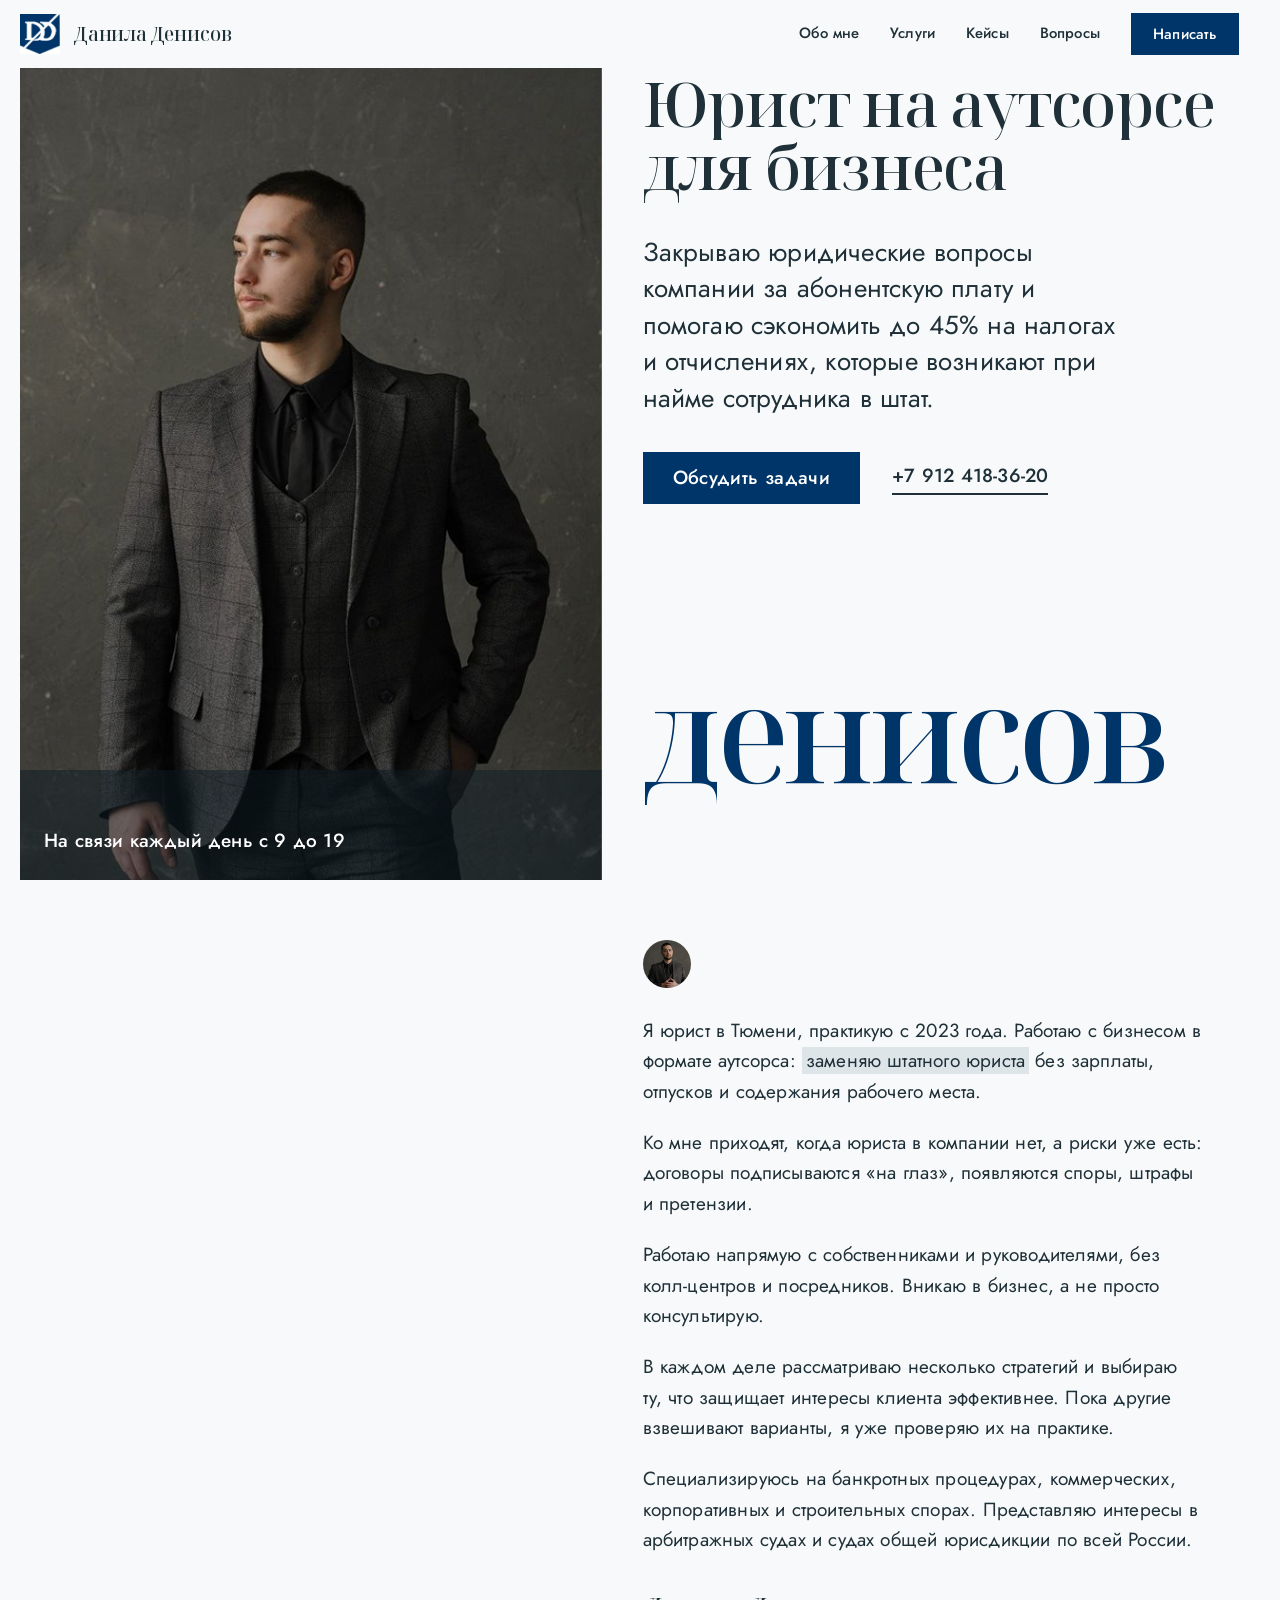
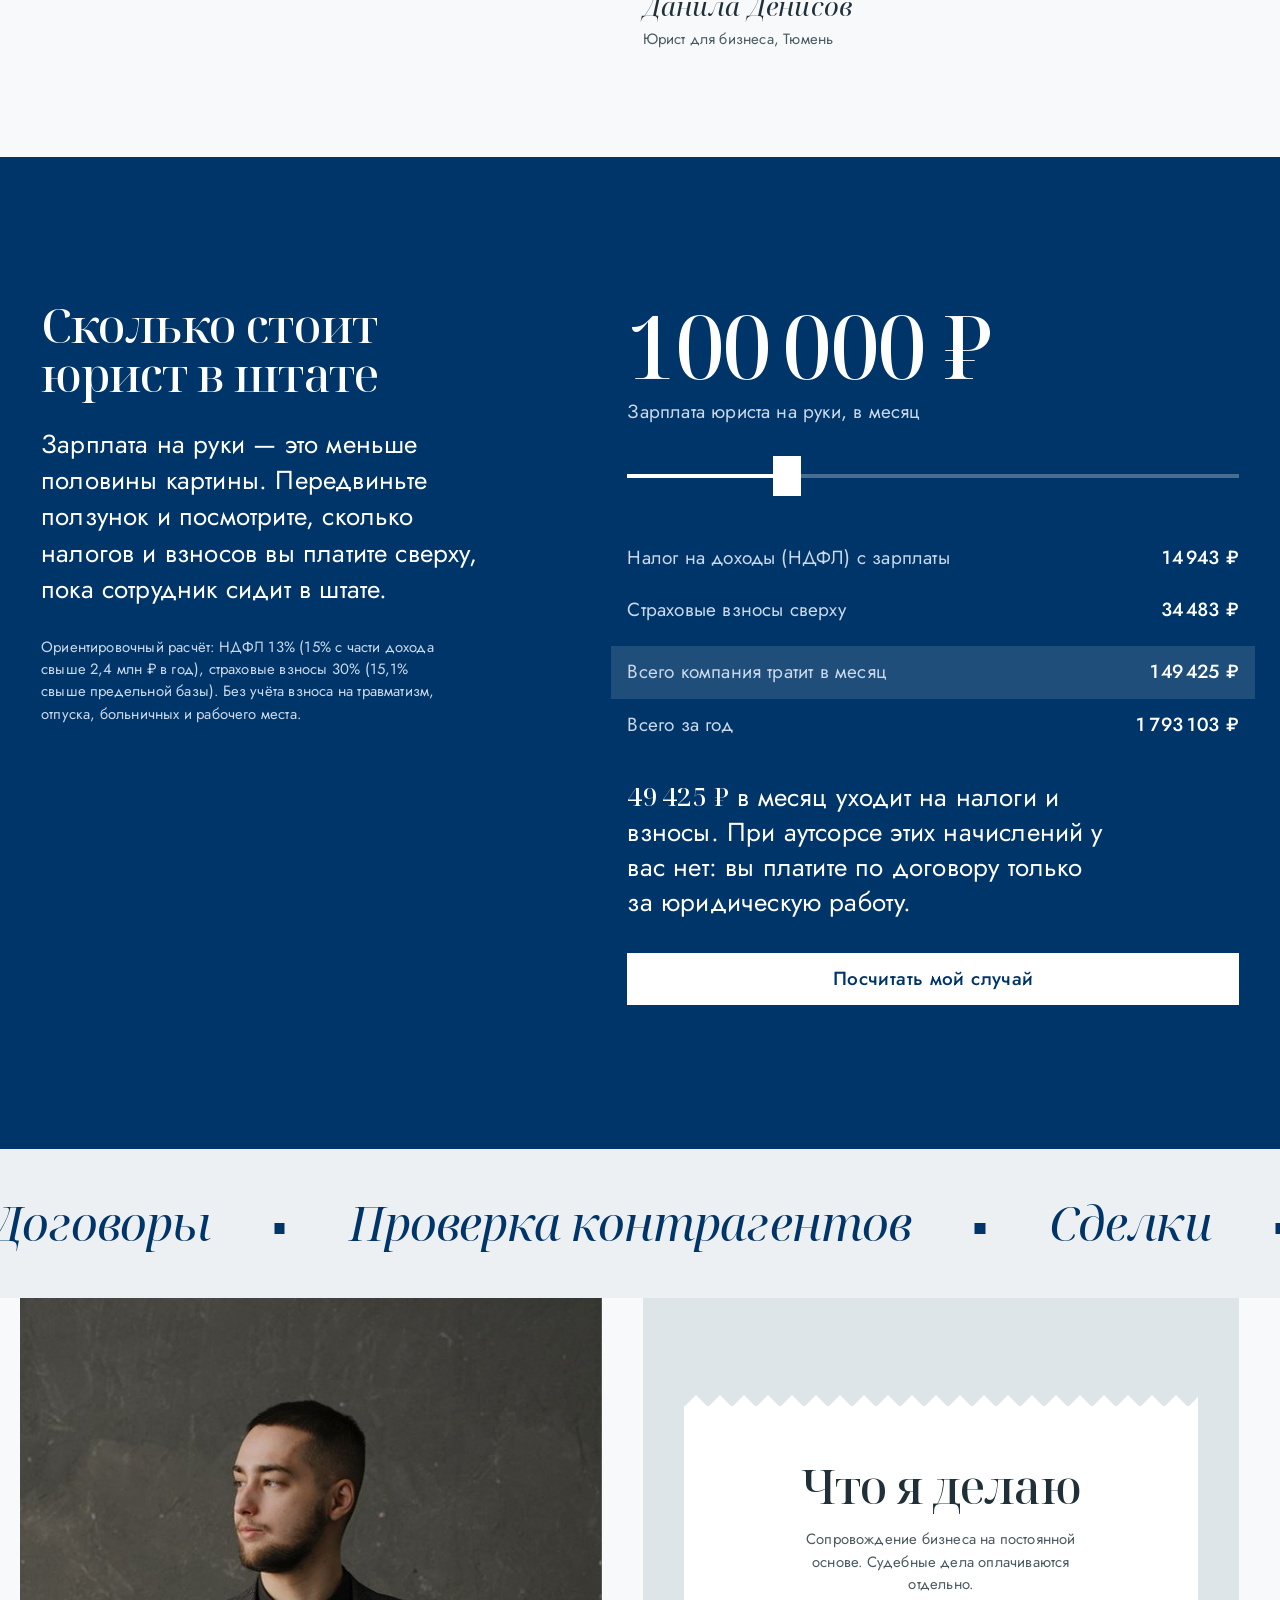
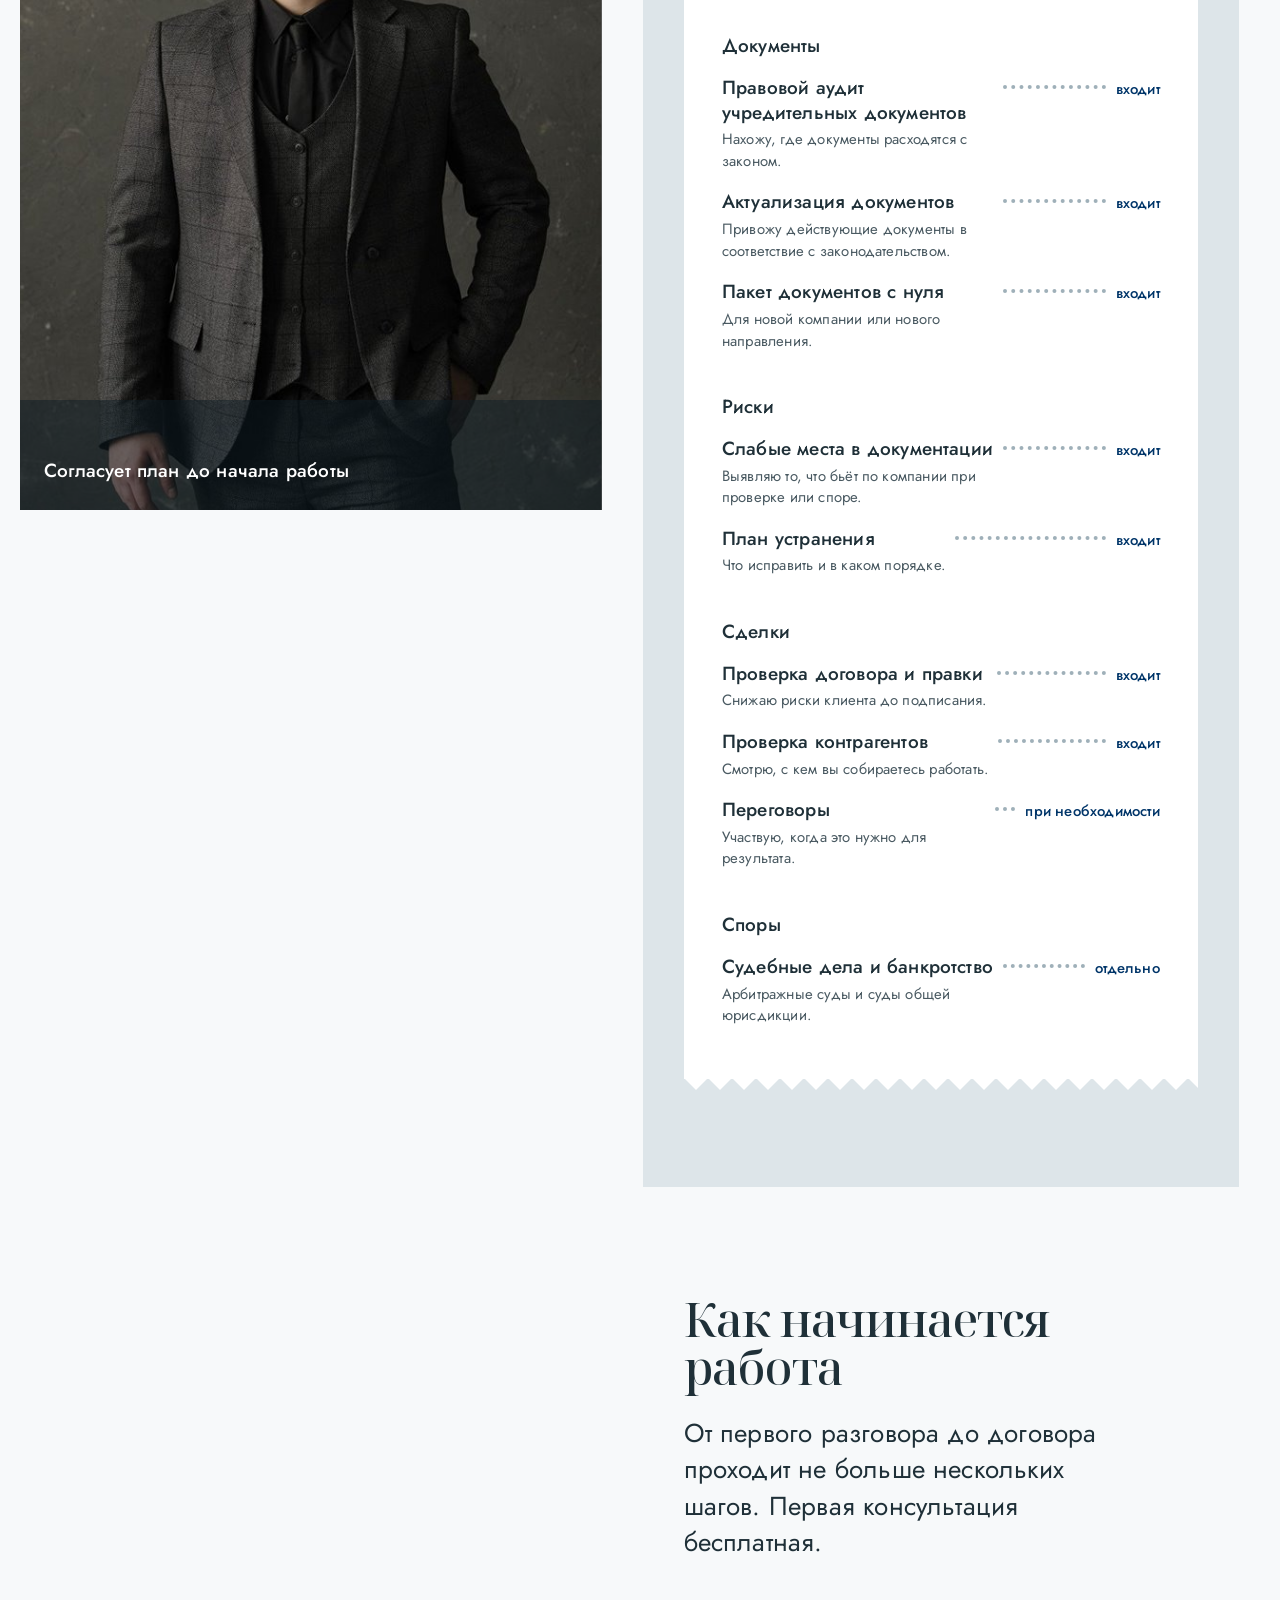
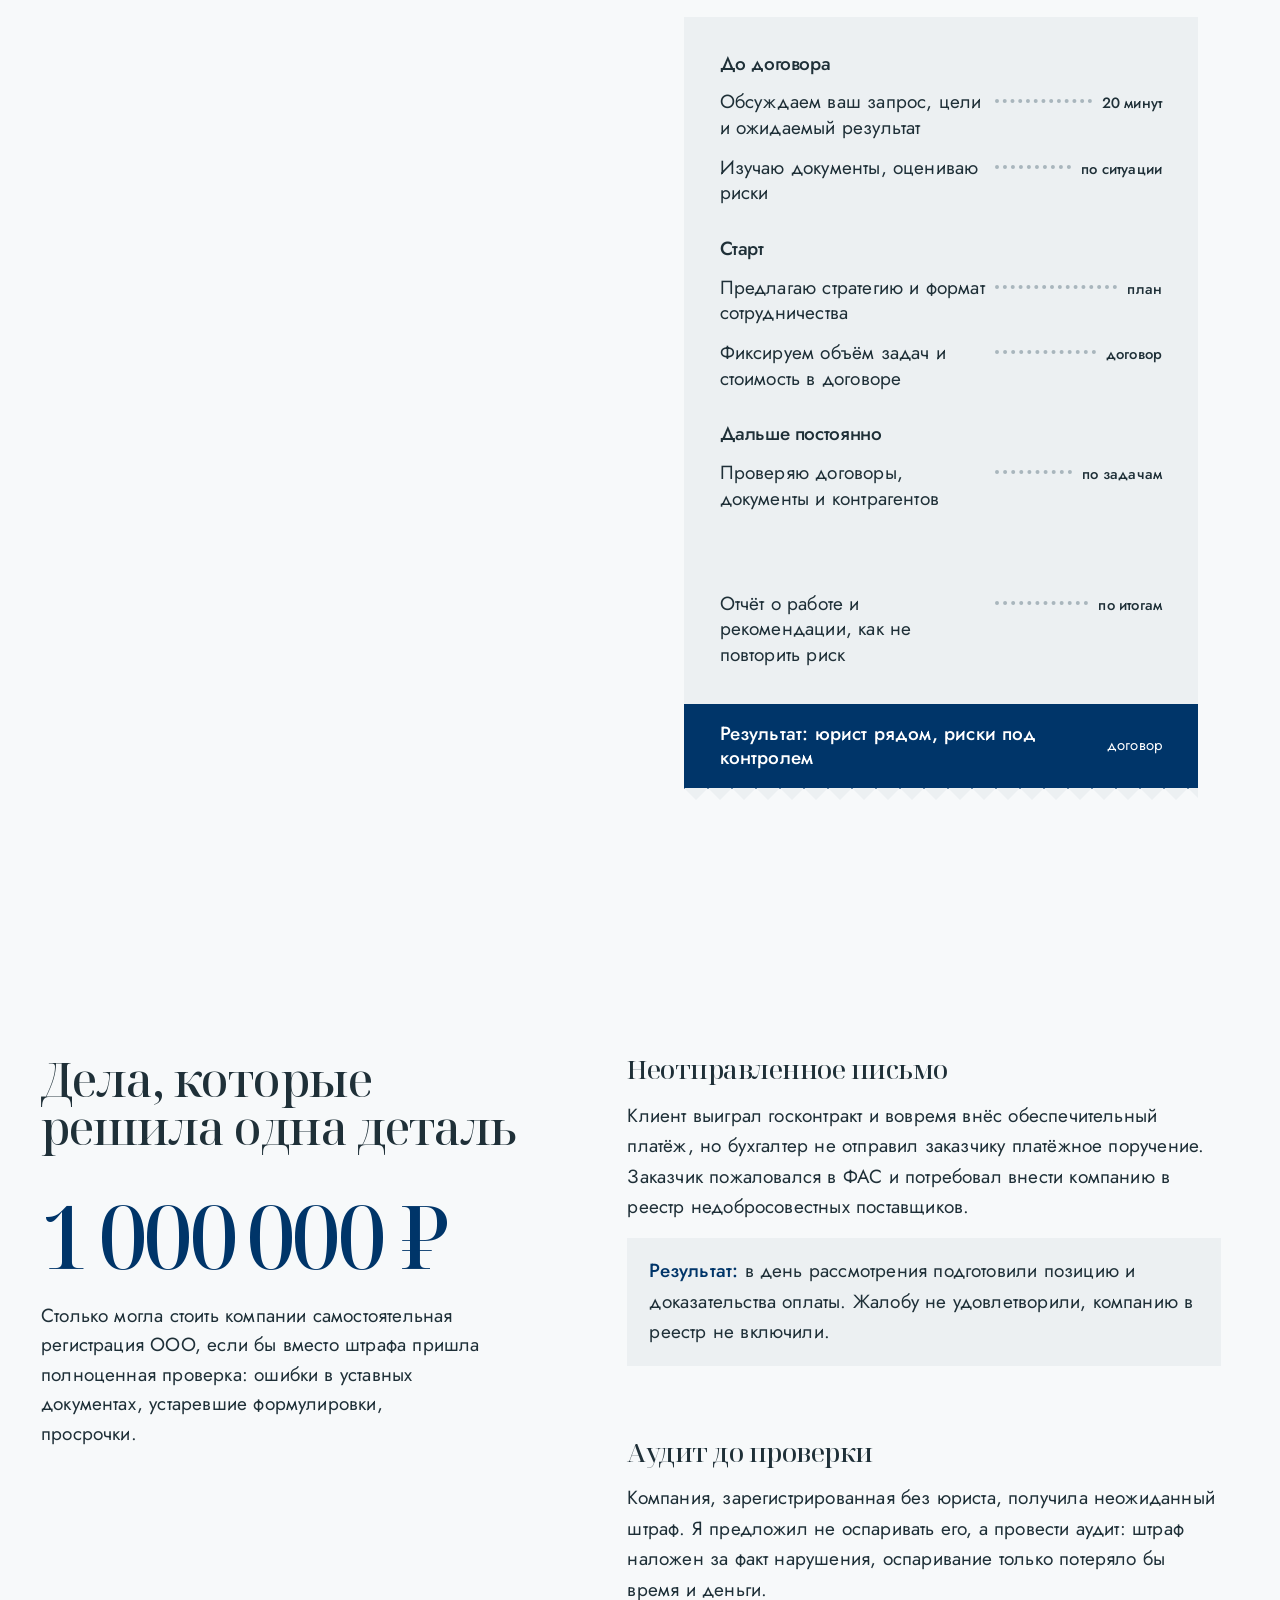
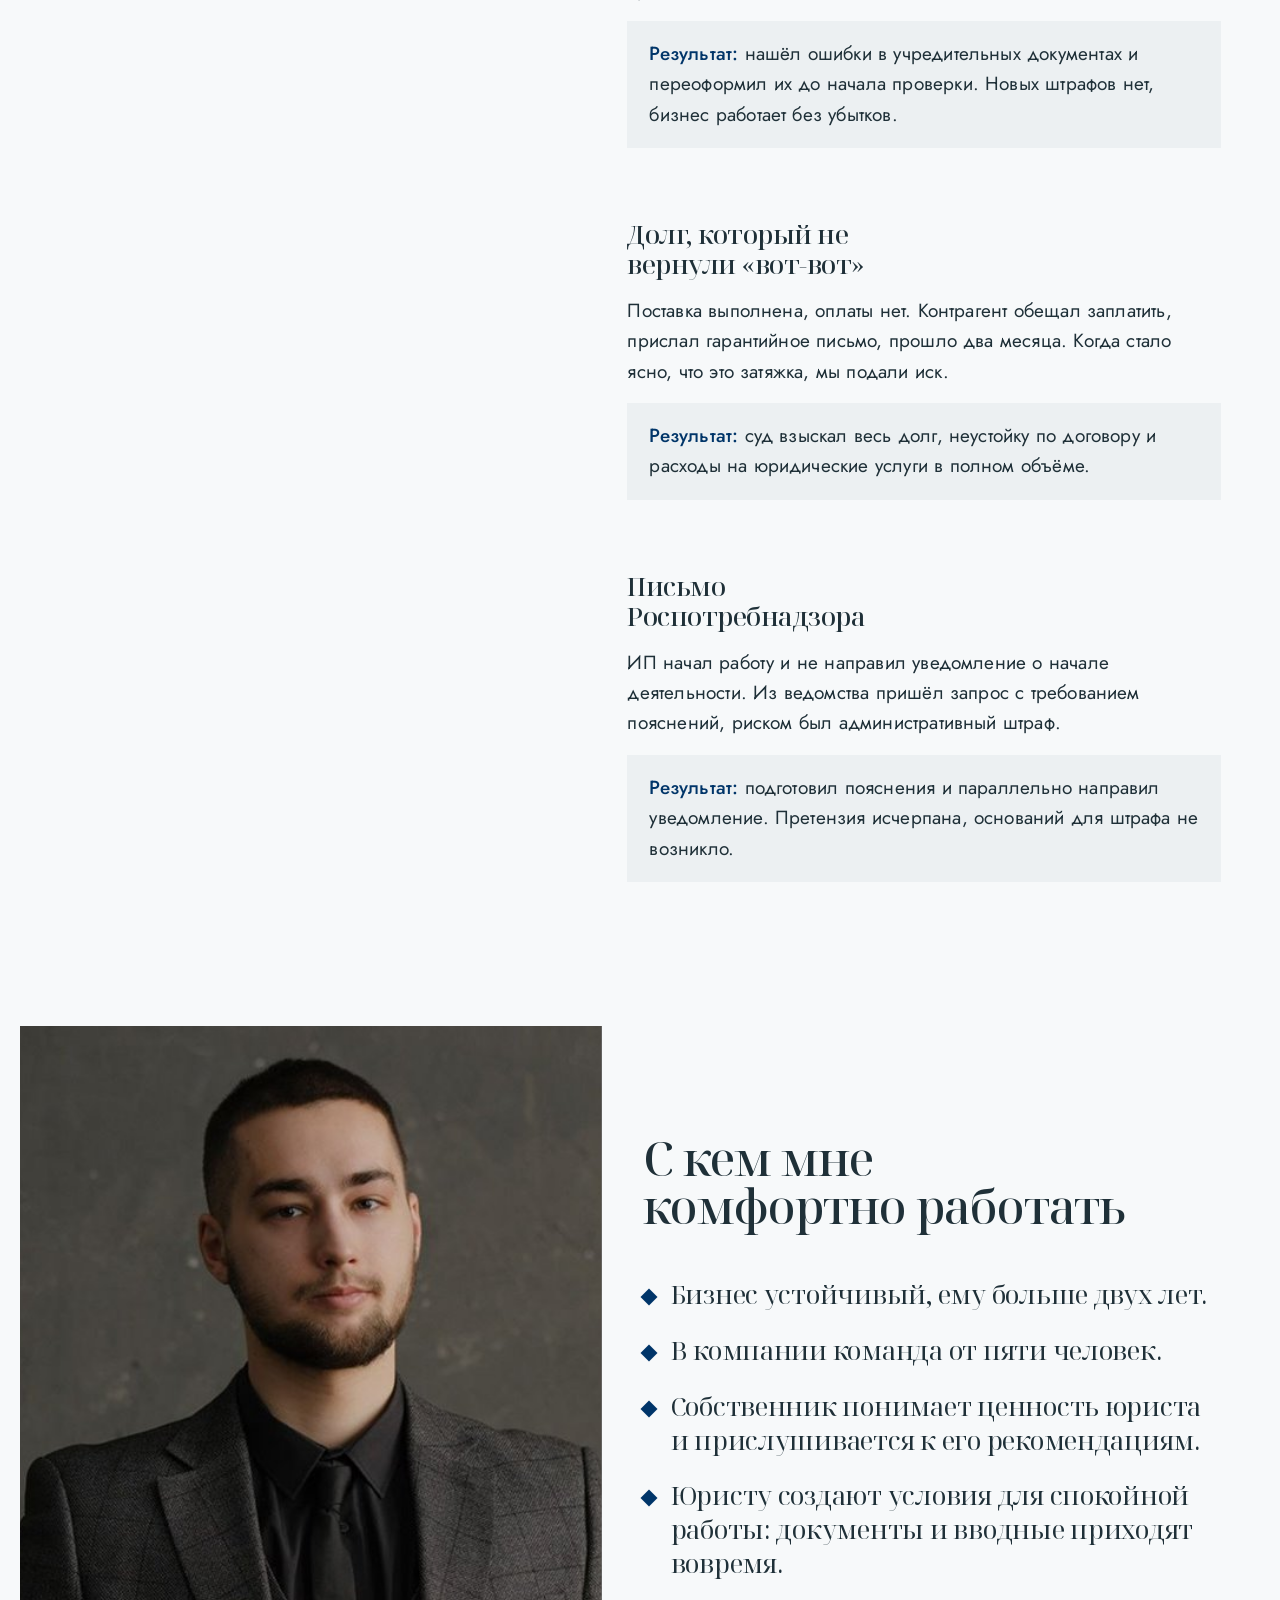
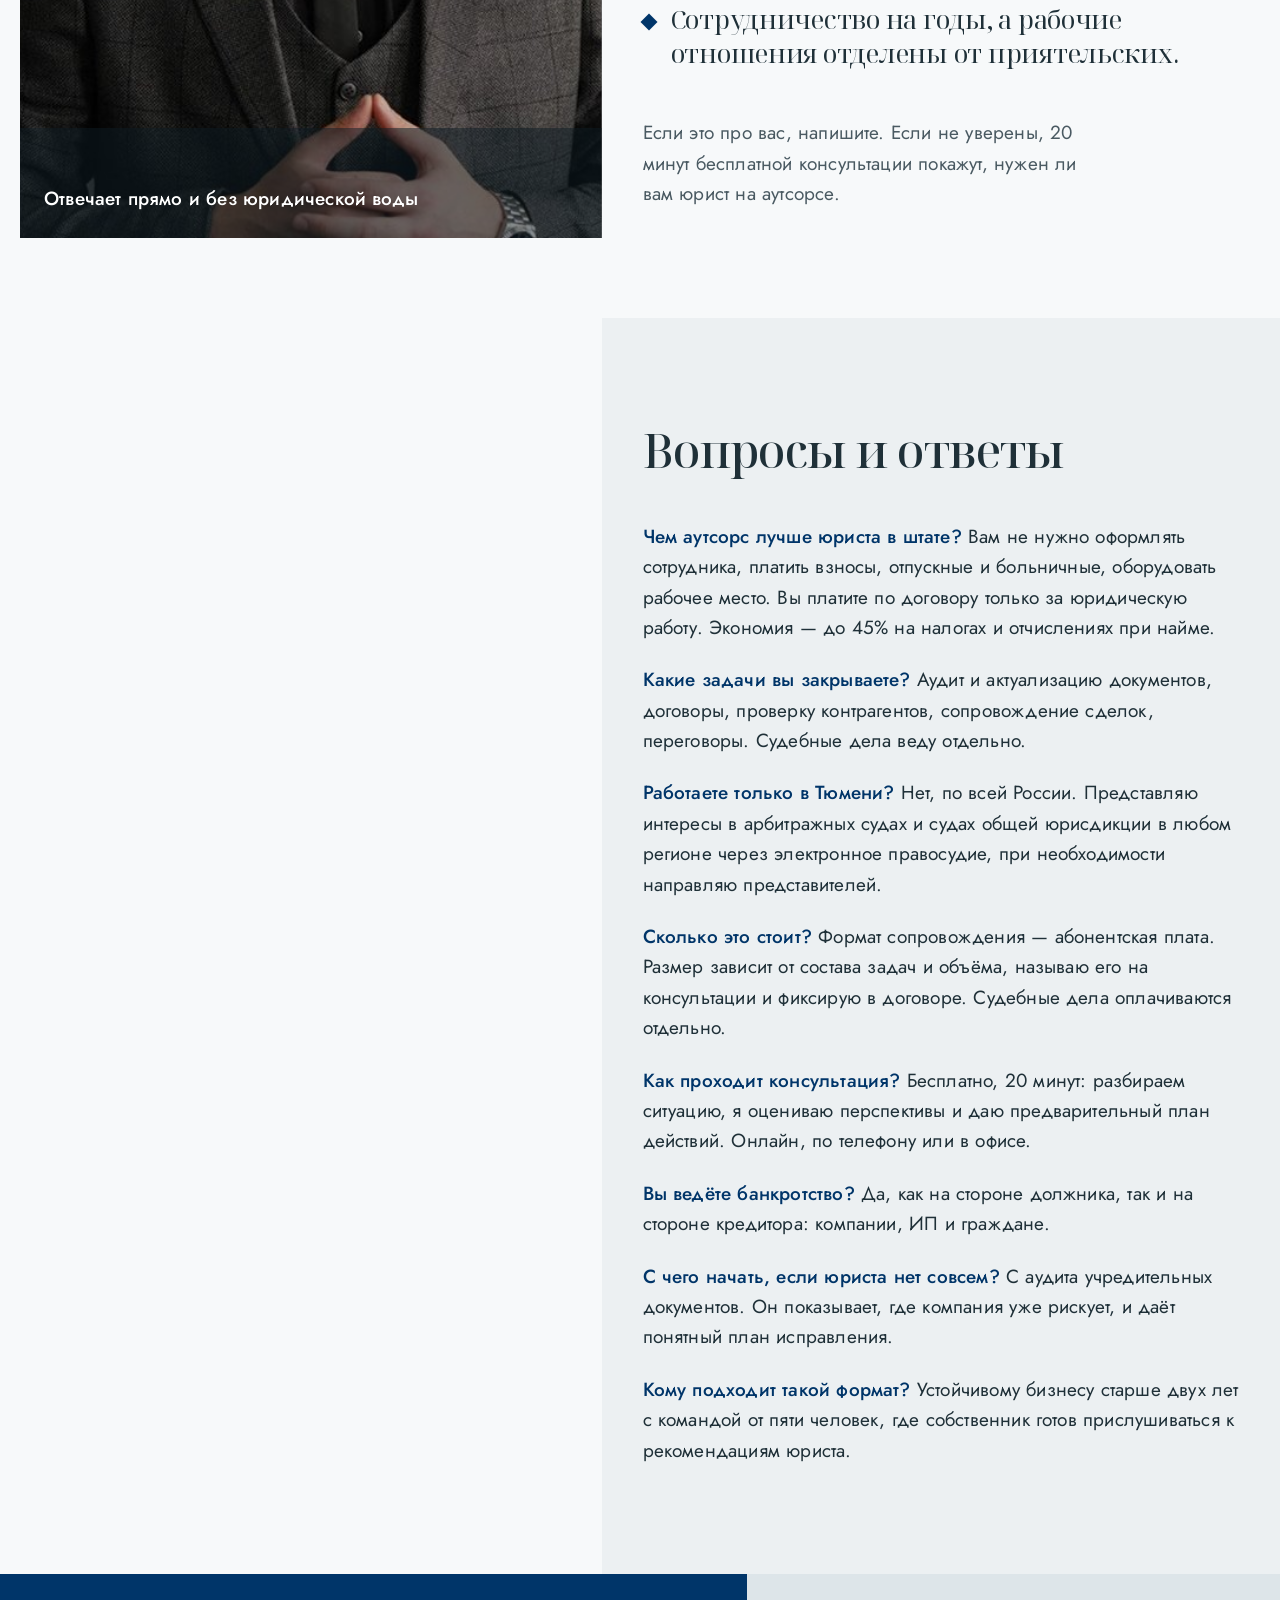
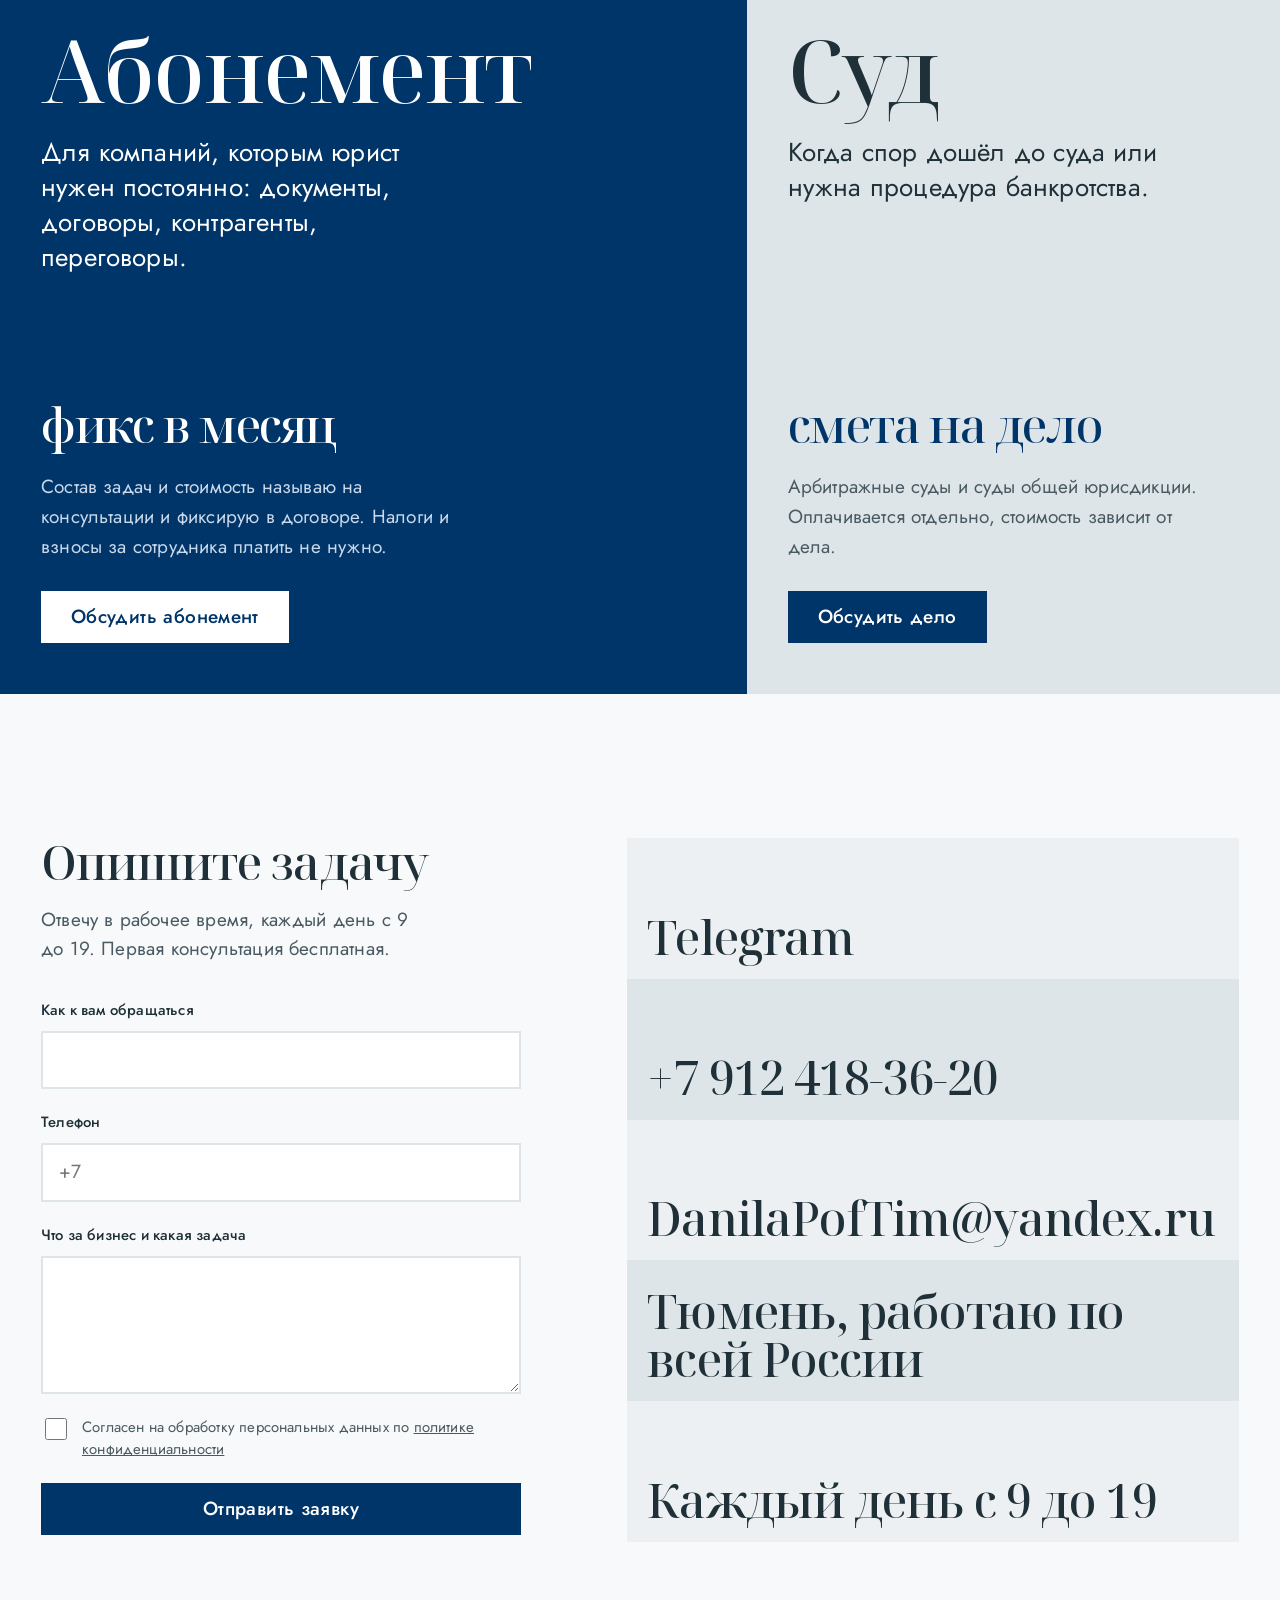
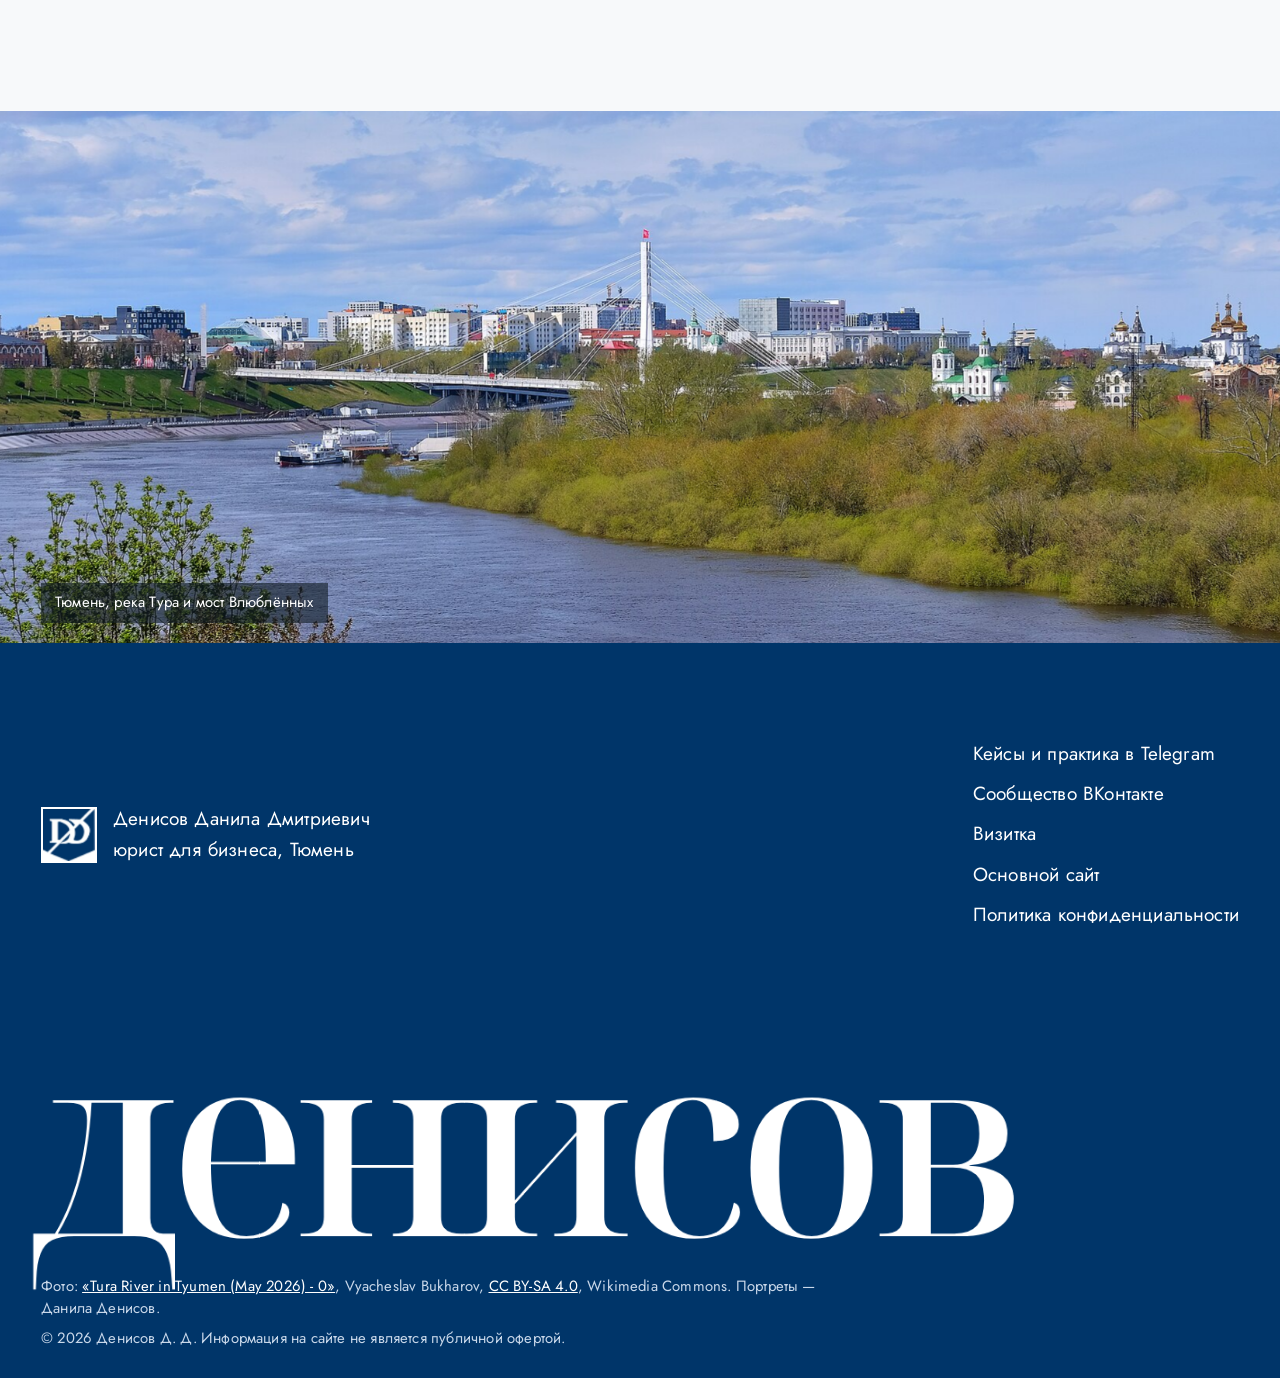
==== index.html @ 5ce7b40f "init: landing for Denisov Danila, outsourced business lawyer" ====
<!doctype html>
<html lang="ru">
<head>
<meta charset="utf-8">
<meta name="viewport" content="width=device-width, initial-scale=1">
<title>Данила Денисов — юрист для бизнеса на аутсорсе в Тюмени</title>
<meta name="description" content="Юридическое сопровождение бизнеса на аутсорсе по всей России: аудит документов, договоры, сделки, споры и банкротство. Абонентская плата вместо юриста в штате.">
<meta name="theme-color" content="#003569">
<meta property="og:title" content="Данила Денисов — юрист для бизнеса на аутсорсе">
<meta property="og:description" content="Закрываю юридические вопросы бизнеса за абонентскую плату. Работаю по всей России.">
<meta property="og:type" content="website">
<meta property="og:locale" content="ru_RU">
<link rel="icon" href="img/logo.jpg">
<script>document.documentElement.classList.add('js');</script>
<link rel="preconnect" href="https://fonts.googleapis.com">
<link rel="preconnect" href="https://fonts.gstatic.com" crossorigin>
<link href="https://fonts.googleapis.com/css2?family=Jost:wght@400;500&family=Noto+Serif+Display:ital,wght@0,400;0,500;1,400&display=swap" rel="stylesheet">
<link rel="stylesheet" href="styles.css">
<script type="application/ld+json">
{"@context":"https://schema.org","@type":"LegalService","name":"Юрист Данила Денисов","founder":{"@type":"Person","name":"Данила Дмитриевич Денисов"},"areaServed":"RU","address":{"@type":"PostalAddress","addressLocality":"Тюмень","addressCountry":"RU"},"telephone":"+7 912 418-36-20","email":"DanilaPofTim@yandex.ru","openingHours":"Mo-Su 09:00-19:00"}
</script>
</head>
<body>

<a class="skip" href="#about">К содержимому</a>

<header class="header" id="header">
  <div class="header__inner">
    <a class="brand" href="#top" aria-label="Данила Денисов — наверх">
      <img src="img/logo.jpg" width="40" height="40" alt="Логотип: буквы DD на синем щите">
      <span class="brand__name">Данила Денисов</span>
    </a>
    <nav class="nav" id="nav" aria-label="Основное меню">
      <a href="#about">Обо мне</a>
      <a href="#services">Услуги</a>
      <a href="#cases">Кейсы</a>
      <a href="#faq">Вопросы</a>
      <a class="btn btn--sm nav__cta" href="#contact">Написать</a>
    </nav>
    <button class="burger" id="burger" type="button" aria-label="Меню" aria-expanded="false" aria-controls="nav"><span></span><span></span></button>
  </div>
</header>

<main id="top">

<!-- ===== БЛОК 1: герой + обо мне ===== -->
<div class="split" id="split-1">
  <aside class="photo" aria-label="Фотография юриста">
    <div class="photo__frame">
      <img class="photo__img is-on" data-key="full" src="img/danila-full.jpg" width="615" height="922" alt="Данила Денисов, юрист, в сером костюме-тройке на тёмном фоне">
      <img class="photo__img" data-key="portrait" src="img/danila-portrait.jpg" width="744" height="744" alt="Портрет юриста Данилы Денисова крупным планом" loading="lazy">
      <p class="photo__cap" aria-live="polite"><span class="photo__cap-in">На связи каждый день с 9 до 19</span></p>
    </div>
  </aside>

  <div class="col">
    <section class="hero" data-photo="full" data-status="На связи каждый день с 9 до 19">
      <div class="hero__text">
        <h1 class="hero__title"><span class="ln"><span>Юрист на аутсорсе</span></span> <span class="ln"><span>для бизнеса</span></span></h1>
        <p class="hero__lead" data-r>Закрываю юридические вопросы компании за абонентскую плату и помогаю сэкономить до 45% на налогах и отчислениях, которые возникают при найме сотрудника в штат.</p>
        <div class="hero__actions" data-r>
          <a class="btn" href="#contact">Обсудить задачи</a>
          <a class="link" href="tel:+79124183620">+7 912 418-36-20</a>
        </div>
      </div>
      <p class="wordmark" id="wordmark" aria-hidden="true"><span class="ch"><span>д</span></span><span class="ch"><span>е</span></span><span class="ch"><span>н</span></span><span class="ch"><span>и</span></span><span class="ch"><span>с</span></span><span class="ch"><span>о</span></span><span class="ch"><span>в</span></span></p>
    </section>

    <section class="about" id="about" data-photo="portrait" data-status="Работает напрямую с собственником, без посредников">
      <div class="letter">
        <img class="letter__avatar" src="img/danila-portrait.jpg" width="48" height="48" alt="" loading="lazy">
        <div class="letter__body" data-rg>
          <p data-r>Я юрист в Тюмени, практикую с 2023 года. Работаю с бизнесом в формате аутсорса: <mark>заменяю штатного юриста</mark> без зарплаты, отпусков и содержания рабочего места.</p>
          <p data-r>Ко мне приходят, когда юриста в компании нет, а риски уже есть: договоры подписываются «на глаз», появляются споры, штрафы и претензии.</p>
          <p data-r>Работаю напрямую с собственниками и руководителями, без колл-центров и посредников. Вникаю в бизнес, а не просто консультирую.</p>
          <p data-r>В каждом деле рассматриваю несколько стратегий и выбираю ту, что защищает интересы клиента эффективнее. Пока другие взвешивают варианты, я уже проверяю их на практике.</p>
          <p data-r>Специализируюсь на банкротных процедурах, коммерческих, корпоративных и строительных спорах. Представляю интересы в арбитражных судах и судах общей юрисдикции по всей России.</p>
          <p class="letter__sign" data-r>Данила Денисов<small>Юрист для бизнеса, Тюмень</small></p>
        </div>
      </div>
    </section>
  </div>
</div>

<!-- ===== Калькулятор: на всю ширину ===== -->
<section class="cost field-navy" id="cost" aria-labelledby="cost-h">
  <div class="cost__wrap">
    <div class="cost__intro" data-rg>
      <h2 id="cost-h" data-r>Сколько стоит юрист в штате</h2>
      <p class="lead" data-r>Зарплата на руки — это меньше половины картины. Передвиньте ползунок и посмотрите, сколько налогов и взносов вы платите сверху, пока сотрудник сидит в штате.</p>
      <p class="cost__note" data-r>Ориентировочный расчёт: НДФЛ 13% (15% с части дохода свыше 2,4 млн ₽ в год), страховые взносы 30% (15,1% свыше предельной базы). Без учёта взноса на травматизм, отпуска, больничных и рабочего места.</p>
    </div>

    <form class="calc" id="calc" onsubmit="return false" data-r>
      <label class="calc__label" for="salary">Зарплата юриста на руки, в месяц</label>
      <output class="calc__big" id="out-net" for="salary">100 000 ₽</output>
      <div class="range" id="range">
        <input type="range" id="salary" min="50000" max="250000" step="5000" value="100000" aria-describedby="out-tax">
        <span class="range__fill" id="range-fill" aria-hidden="true"></span>
      </div>
      <dl class="calc__rows">
        <div><dt>Налог на доходы (НДФЛ) с зарплаты</dt><dd id="out-ndfl">0 ₽</dd></div>
        <div><dt>Страховые взносы сверху</dt><dd id="out-contrib">0 ₽</dd></div>
        <div><dt>Всего компания тратит в месяц</dt><dd id="out-total">0 ₽</dd></div>
        <div><dt>Всего за год</dt><dd id="out-year">0 ₽</dd></div>
      </dl>
      <p class="calc__result" id="out-tax"><span id="out-taxsum">0 ₽</span> в месяц уходит на налоги и взносы. При аутсорсе этих начислений у вас нет: вы платите по договору только за юридическую работу.</p>
      <a class="btn btn--light" href="#contact">Посчитать мой случай</a>
    </form>
  </div>
</section>

<div class="ticker" aria-hidden="true">
  <div class="ticker__track" id="ticker">
    <span>Аудит документов</span><span>Договоры</span><span>Проверка контрагентов</span><span>Сделки</span><span>Арбитражные споры</span><span>Банкротство</span>
    <span>Аудит документов</span><span>Договоры</span><span>Проверка контрагентов</span><span>Сделки</span><span>Арбитражные споры</span><span>Банкротство</span>
  </div>
</div>

<!-- ===== БЛОК 2: услуги + процесс ===== -->
<div class="split" id="split-2">
  <aside class="photo" aria-label="Фотография юриста">
    <div class="photo__frame">
      <img class="photo__img is-on" data-key="portrait" src="img/danila-portrait.jpg" width="744" height="744" alt="Данила Денисов, юрист, смотрит в камеру, руки сложены перед собой" loading="lazy">
      <img class="photo__img" data-key="full" src="img/danila-full.jpg" width="615" height="922" alt="Данила Денисов в полный рост, смотрит в сторону" loading="lazy">
      <p class="photo__cap" aria-live="polite"><span class="photo__cap-in">Проверяет договор до подписания</span></p>
    </div>
  </aside>

  <div class="col col--flush">
    <section class="services bleed" id="services" data-photo="portrait" data-status="Проверяет договор до подписания" aria-labelledby="services-h">
      <div class="sheet sheet--menu" data-r>
        <h2 id="services-h">Что я делаю</h2>
        <p class="sheet__intro">Сопровождение бизнеса на постоянной основе. Судебные дела оплачиваются отдельно.</p>

        <div class="menu" data-rg>
          <h3 class="menu__group" data-r>Документы</h3>
          <div class="menu__row" data-r><div><p class="menu__name">Правовой аудит учредительных документов</p><p class="menu__desc">Нахожу, где документы расходятся с законом.</p></div><i class="menu__dots" aria-hidden="true"></i><span class="menu__val">входит</span></div>
          <div class="menu__row" data-r><div><p class="menu__name">Актуализация документов</p><p class="menu__desc">Привожу действующие документы в соответствие с законодательством.</p></div><i class="menu__dots" aria-hidden="true"></i><span class="menu__val">входит</span></div>
          <div class="menu__row" data-r><div><p class="menu__name">Пакет документов с нуля</p><p class="menu__desc">Для новой компании или нового направления.</p></div><i class="menu__dots" aria-hidden="true"></i><span class="menu__val">входит</span></div>

          <h3 class="menu__group" data-r>Риски</h3>
          <div class="menu__row" data-r><div><p class="menu__name">Слабые места в документации</p><p class="menu__desc">Выявляю то, что бьёт по компании при проверке или споре.</p></div><i class="menu__dots" aria-hidden="true"></i><span class="menu__val">входит</span></div>
          <div class="menu__row" data-r><div><p class="menu__name">План устранения</p><p class="menu__desc">Что исправить и в каком порядке.</p></div><i class="menu__dots" aria-hidden="true"></i><span class="menu__val">входит</span></div>

          <h3 class="menu__group" data-r>Сделки</h3>
          <div class="menu__row" data-r><div><p class="menu__name">Проверка договора и правки</p><p class="menu__desc">Снижаю риски клиента до подписания.</p></div><i class="menu__dots" aria-hidden="true"></i><span class="menu__val">входит</span></div>
          <div class="menu__row" data-r><div><p class="menu__name">Проверка контрагентов</p><p class="menu__desc">Смотрю, с кем вы собираетесь работать.</p></div><i class="menu__dots" aria-hidden="true"></i><span class="menu__val">входит</span></div>
          <div class="menu__row" data-r><div><p class="menu__name">Переговоры</p><p class="menu__desc">Участвую, когда это нужно для результата.</p></div><i class="menu__dots" aria-hidden="true"></i><span class="menu__val">при необходимости</span></div>

          <h3 class="menu__group" data-r>Споры</h3>
          <div class="menu__row" data-r><div><p class="menu__name">Судебные дела и банкротство</p><p class="menu__desc">Арбитражные суды и суды общей юрисдикции.</p></div><i class="menu__dots" aria-hidden="true"></i><span class="menu__val">отдельно</span></div>
        </div>
      </div>
    </section>

    <section class="process" id="process" data-photo="full" data-status="Согласует план до начала работы" aria-labelledby="process-h">
      <div class="process__head" data-rg>
        <h2 id="process-h" data-r>Как начинается работа</h2>
        <p class="lead" data-r>От первого разговора до договора проходит не больше нескольких шагов. Первая консультация бесплатная.</p>
      </div>

      <div class="slip" data-r>
        <div class="slip__body" data-rg>
          <h3 class="slip__time" data-r>До договора</h3>
          <div class="slip__row" data-r><p>Обсуждаем ваш запрос, цели и ожидаемый результат</p><i class="menu__dots" aria-hidden="true"></i><span>20 минут</span></div>
          <div class="slip__row" data-r><p>Изучаю документы, оцениваю риски</p><i class="menu__dots" aria-hidden="true"></i><span>по ситуации</span></div>

          <h3 class="slip__time" data-r>Старт</h3>
          <div class="slip__row" data-r><p>Предлагаю стратегию и формат сотрудничества</p><i class="menu__dots" aria-hidden="true"></i><span>план</span></div>
          <div class="slip__row" data-r><p>Фиксируем объём задач и стоимость в договоре</p><i class="menu__dots" aria-hidden="true"></i><span>договор</span></div>

          <h3 class="slip__time" data-r>Дальше постоянно</h3>
          <div class="slip__row" data-r><p>Проверяю договоры, документы и контрагентов</p><i class="menu__dots" aria-hidden="true"></i><span>по задачам</span></div>
          <div class="slip__row" data-r><p>Отвечаю на вопросы и веду переговоры</p><i class="menu__dots" aria-hidden="true"></i><span>9–19 ежедневно</span></div>
          <div class="slip__row" data-r><p>Отчёт о работе и рекомендации, как не повторить риск</p><i class="menu__dots" aria-hidden="true"></i><span>по итогам</span></div>

          <div class="slip__total" data-r><p>Результат: юрист рядом, риски под контролем</p><span>договор</span></div>
        </div>
      </div>
    </section>
  </div>
</div>

<!-- ===== Кейсы: на всю ширину ===== -->
<section class="cases" id="cases" aria-labelledby="cases-h">
  <div class="cases__wrap">
    <div class="cases__lead" data-rg>
      <h2 id="cases-h" data-r>Дела, которые решила одна деталь</h2>
      <p class="cases__fig" data-r><span class="count" data-count="1000000">1 000 000</span> ₽</p>
      <p class="lead" data-r>Столько могла стоить компании самостоятельная регистрация ООО, если бы вместо штрафа пришла полноценная проверка: ошибки в уставных документах, устаревшие формулировки, просрочки.</p>
    </div>

    <div class="cases__list" data-rg>
      <article class="case" data-r>
        <h3>Неотправленное письмо</h3>
        <p>Клиент выиграл госконтракт и вовремя внёс обеспечительный платёж, но бухгалтер не отправил заказчику платёжное поручение. Заказчик пожаловался в ФАС и потребовал внести компанию в реестр недобросовестных поставщиков.</p>
        <p class="case__res"><b>Результат:</b> в день рассмотрения подготовили позицию и доказательства оплаты. Жалобу не удовлетворили, компанию в реестр не включили.</p>
      </article>
      <article class="case" data-r>
        <h3>Аудит до проверки</h3>
        <p>Компания, зарегистрированная без юриста, получила неожиданный штраф. Я предложил не оспаривать его, а провести аудит: штраф наложен за факт нарушения, оспаривание только потеряло бы время и деньги.</p>
        <p class="case__res"><b>Результат:</b> нашёл ошибки в учредительных документах и переоформил их до начала проверки. Новых штрафов нет, бизнес работает без убытков.</p>
      </article>
      <article class="case" data-r>
        <h3>Долг, который не вернули «вот-вот»</h3>
        <p>Поставка выполнена, оплаты нет. Контрагент обещал заплатить, прислал гарантийное письмо, прошло два месяца. Когда стало ясно, что это затяжка, мы подали иск.</p>
        <p class="case__res"><b>Результат:</b> суд взыскал весь долг, неустойку по договору и расходы на юридические услуги в полном объёме.</p>
      </article>
      <article class="case" data-r>
        <h3>Письмо Роспотребнадзора</h3>
        <p>ИП начал работу и не направил уведомление о начале деятельности. Из ведомства пришёл запрос с требованием пояснений, риском был административный штраф.</p>
        <p class="case__res"><b>Результат:</b> подготовил пояснения и параллельно направил уведомление. Претензия исчерпана, оснований для штрафа не возникло.</p>
      </article>
    </div>
  </div>
</section>

<!-- ===== БЛОК 3: для кого + вопросы ===== -->
<div class="split" id="split-3">
  <aside class="photo" aria-label="Фотография юриста">
    <div class="photo__frame">
      <img class="photo__img is-on" data-key="full" src="img/danila-full.jpg" width="615" height="922" alt="Данила Денисов в полный рост, смотрит в сторону" loading="lazy">
      <img class="photo__img" data-key="portrait" src="img/danila-portrait.jpg" width="744" height="744" alt="Портрет юриста Данилы Денисова" loading="lazy">
      <p class="photo__cap" aria-live="polite"><span class="photo__cap-in">Работает в долгую, а не на один спор</span></p>
    </div>
  </aside>

  <div class="col">
    <section class="fit" id="fit" data-photo="full" data-status="Работает в долгую, а не на один спор" aria-labelledby="fit-h">
      <h2 id="fit-h" data-r>С кем мне комфортно работать</h2>
      <ul class="fit__list" data-rg>
        <li data-r>Бизнес устойчивый, ему больше двух лет.</li>
        <li data-r>В компании команда от пяти человек.</li>
        <li data-r>Собственник понимает ценность юриста и прислушивается к его рекомендациям.</li>
        <li data-r>Юристу создают условия для спокойной работы: документы и вводные приходят вовремя.</li>
        <li data-r>Сотрудничество на годы, а рабочие отношения отделены от приятельских.</li>
      </ul>
      <p class="fit__tail" data-r>Если это про вас, напишите. Если не уверены, 20 минут бесплатной консультации покажут, нужен ли вам юрист на аутсорсе.</p>
    </section>

    <section class="faq" id="faq" data-photo="portrait" data-status="Отвечает прямо и без юридической воды" aria-labelledby="faq-h">
      <h2 id="faq-h" data-r>Вопросы и ответы</h2>
      <div class="faq__text" data-rg>
        <p data-r><b>Чем аутсорс лучше юриста в штате?</b> Вам не нужно оформлять сотрудника, платить взносы, отпускные и больничные, оборудовать рабочее место. Вы платите по договору только за юридическую работу. Экономия — до 45% на налогах и отчислениях при найме.</p>
        <p data-r><b>Какие задачи вы закрываете?</b> Аудит и актуализацию документов, договоры, проверку контрагентов, сопровождение сделок, переговоры. Судебные дела веду отдельно.</p>
        <p data-r><b>Работаете только в Тюмени?</b> Нет, по всей России. Представляю интересы в арбитражных судах и судах общей юрисдикции в любом регионе через электронное правосудие, при необходимости направляю представителей.</p>
        <p data-r><b>Сколько это стоит?</b> Формат сопровождения — абонентская плата. Размер зависит от состава задач и объёма, называю его на консультации и фиксирую в договоре. Судебные дела оплачиваются отдельно.</p>
        <p data-r><b>Как проходит консультация?</b> Бесплатно, 20 минут: разбираем ситуацию, я оцениваю перспективы и даю предварительный план действий. Онлайн, по телефону или в офисе.</p>
        <p data-r><b>Вы ведёте банкротство?</b> Да, как на стороне должника, так и на стороне кредитора: компании, ИП и граждане.</p>
        <p data-r><b>С чего начать, если юриста нет совсем?</b> С аудита учредительных документов. Он показывает, где компания уже рискует, и даёт понятный план исправления.</p>
        <p data-r><b>Кому подходит такой формат?</b> Устойчивому бизнесу старше двух лет с командой от пяти человек, где собственник готов прислушиваться к рекомендациям юриста.</p>
      </div>
    </section>
  </div>
</div>

<!-- ===== Формат: два поля ===== -->
<section class="format" id="format" aria-label="Форматы работы">
  <article class="format__a field-navy" data-r>
    <h2>Абонемент</h2>
    <p class="format__sentence">Для компаний, которым юрист нужен постоянно: документы, договоры, контрагенты, переговоры.</p>
    <p class="format__big">фикс в месяц</p>
    <p class="format__incl">Состав задач и стоимость называю на консультации и фиксирую в договоре. Налоги и взносы за сотрудника платить не нужно.</p>
    <a class="btn btn--light" href="#contact">Обсудить абонемент</a>
  </article>
  <article class="format__b" data-r>
    <h2>Суд</h2>
    <p class="format__sentence">Когда спор дошёл до суда или нужна процедура банкротства.</p>
    <p class="format__big">смета на дело</p>
    <p class="format__incl">Арбитражные суды и суды общей юрисдикции. Оплачивается отдельно, стоимость зависит от дела.</p>
    <a class="btn" href="#contact">Обсудить дело</a>
  </article>
</section>

<!-- ===== Контакты ===== -->
<section class="contact" id="contact" aria-labelledby="contact-h">
  <div class="contact__wrap">
    <div class="contact__form-col" data-rg>
      <h2 id="contact-h" data-r>Опишите задачу</h2>
      <p class="lead" data-r>Отвечу в рабочее время, каждый день с 9 до 19. Первая консультация бесплатная.</p>
      <form class="form" id="leadForm" novalidate data-r>
        <label class="field"><span>Как к вам обращаться</span><input type="text" name="name" autocomplete="name" required></label>
        <label class="field"><span>Телефон</span><input type="tel" name="phone" autocomplete="tel" inputmode="tel" placeholder="+7" required></label>
        <label class="field"><span>Что за бизнес и какая задача</span><textarea name="comment" rows="4"></textarea></label>
        <input type="text" name="_gotcha" style="display:none" tabindex="-1" autocomplete="off">
        <label class="check"><input type="checkbox" name="consent" required><span>Согласен на обработку персональных данных по <a href="privacy.html">политике конфиденциальности</a></span></label>
        <button class="btn" type="submit">Отправить заявку</button>
        <p class="form__status" id="formStatus" role="status" aria-live="polite"></p>
      </form>
    </div>

    <div class="rows" data-rg>
      <a class="rows__a" href="https://t.me/daniladenisovvv" data-r>Telegram</a>
      <a class="rows__b" href="tel:+79124183620" data-r>+7 912 418-36-20</a>
      <a class="rows__a" href="mailto:DanilaPofTim@yandex.ru" data-r>DanilaPofTim@yandex.ru</a>
      <p class="rows__b" data-r>Тюмень, работаю по всей России</p>
      <p class="rows__a" data-r>Каждый день с 9 до 19</p>
    </div>
  </div>

  <figure class="pano" data-r>
    <img src="img/tyumen-bridge.jpg" width="1920" height="762" alt="Река Тура в Тюмени, вдали мост Влюблённых" loading="lazy">
    <figcaption>Тюмень, река Тура и мост Влюблённых</figcaption>
  </figure>
</section>

</main>

<footer class="footer">
  <div class="footer__top">
    <div class="footer__brand">
      <img src="img/logo.jpg" width="56" height="56" alt="Логотип Данилы Денисова">
      <p>Денисов Данила Дмитриевич<br>юрист для бизнеса, Тюмень</p>
    </div>
    <ul class="footer__links">
      <li><a href="https://t.me/danila_urist">Кейсы и практика в Telegram</a></li>
      <li><a href="https://vk.ru/club235306844">Сообщество ВКонтакте</a></li>
      <li><a href="https://indi.cards/s/jBmvW9">Визитка</a></li>
      <li><a href="https://jurist-72.ru">Основной сайт</a></li>
      <li><a href="privacy.html">Политика конфиденциальности</a></li>
    </ul>
  </div>
  <p class="footer__wm" id="footer-wm" aria-hidden="true">денисов</p>
  <p class="credits">Фото: <a href="https://commons.wikimedia.org/wiki/File:Tura_River_in_Tyumen_(May_2026)_-_0.jpg">«Tura River in Tyumen (May 2026) - 0»</a>, Vyacheslav Bukharov, <a href="https://creativecommons.org/licenses/by-sa/4.0">CC BY-SA 4.0</a>, Wikimedia Commons. Портреты — Данила Денисов.</p>
  <p class="credits">© <span id="year">2026</span> Денисов Д. Д. Информация на сайте не является публичной офертой.</p>
</footer>

<script src="script.js"></script>
</body>
</html>
---- styles.css ----
/* Данила Денисов — юрист на аутсорсе. Split stage, frost & brand navy. */
:root {
  --bg: #f7f9fa;
  --surface: #ecf0f2;
  --surface-2: #dde5e9;
  --paper: #ffffff;
  --ink: #1f3038;
  --muted: #4a5a62;
  --navy: #003569;
  --navy-ink: #ffffff;
  --navy-soft: #c9d8ea;

  --serif: 'Noto Serif Display', 'Times New Roman', serif;
  --sans: 'Jost', 'Segoe UI', Arial, sans-serif;

  --step-small: clamp(0.875rem, 0.85rem + 0.1vw, 0.9375rem);
  --step-body: clamp(1.0625rem, 1rem + 0.25vw, 1.1875rem);
  --step-lead: clamp(1.25rem, 1.1rem + 0.7vw, 1.625rem);
  --step-h2: clamp(2rem, 1.35rem + 2vw, 3.25rem);
  --step-h1: clamp(2rem, 1.3rem + 3.2vw, 4rem);
  --step-display: clamp(3rem, 1.5rem + 5vw, 6rem);

  --hh: 68px;
  --m: clamp(20px, 3.2vw, 52px);
  --ease: cubic-bezier(.2, .7, .2, 1);
  --radius: 0;
}

*, *::before, *::after { box-sizing: border-box; }
html { scroll-behavior: smooth; -webkit-text-size-adjust: 100%; }
body {
  margin: 0; background: var(--bg); color: var(--ink);
  font: 400 var(--step-body)/1.6 var(--sans); letter-spacing: .01em;
  overflow-x: hidden;
}
img { display: block; max-width: 100%; height: auto; }
h1, h2, h3, p, ul, dl, dd, figure { margin: 0; padding: 0; }
ul { list-style: none; }
a { color: inherit; }
::selection { background: var(--navy); color: #fff; }
:focus-visible { outline: 3px solid var(--navy); outline-offset: 3px; }
.field-navy :focus-visible, .footer :focus-visible { outline-color: #fff; }

h1, h2, h3, .wordmark, .footer__wm, .cases__fig, .format__big, .calc__big {
  font-family: var(--serif); font-weight: 500; letter-spacing: -.02em; line-height: 1.02;
}
h2 { font-size: var(--step-h2); text-wrap: balance; }
.lead { font-size: var(--step-lead); line-height: 1.4; max-width: 34ch; }

.skip { position: absolute; left: -999px; top: 8px; background: var(--navy); color: #fff; padding: 10px 16px; z-index: 100; }
.skip:focus { left: 8px; }

/* ===== buttons ===== */
.btn {
  position: relative; display: inline-flex; align-items: center; justify-content: center;
  min-height: 52px; padding: 0 30px; background: var(--navy); color: #fff;
  font: 500 var(--step-body)/1 var(--sans); letter-spacing: .02em; text-decoration: none;
  border: 0; border-radius: var(--radius); cursor: pointer; overflow: hidden; isolation: isolate;
  transition: transform .2s var(--ease);
}
.btn::before {
  content: ''; position: absolute; inset: 0; background: var(--ink); z-index: -1;
  transform: scaleX(0); transform-origin: left; transition: transform .45s var(--ease);
}
.btn:hover::before, .btn:focus-visible::before { transform: scaleX(1); }
.btn:active { transform: scale(.97); }
.btn--sm { min-height: 42px; padding: 0 22px; font-size: var(--step-small); }
.btn--light { background: #fff; color: var(--navy); }
.btn--light::before { background: var(--navy-soft); }
.btn[disabled] { opacity: .6; cursor: wait; }
.link { position: relative; font-weight: 500; text-decoration: none; padding-bottom: 3px; }
.link::after { content: ''; position: absolute; left: 0; bottom: 0; width: 100%; height: 2px; background: currentColor; transform-origin: right; transition: transform .4s var(--ease); }
.link:hover::after { transform: scaleX(0); }

/* ===== header ===== */
.header { position: fixed; inset: 0 0 auto 0; height: var(--hh); background: var(--bg); z-index: 50; transition: transform .35s var(--ease); }
.header.is-hidden { transform: translateY(-100%); }
.header__inner { height: 100%; display: flex; align-items: center; justify-content: space-between; gap: 24px; padding-inline: 20px var(--m); min-width: 0; }
.brand { display: flex; align-items: center; gap: 14px; text-decoration: none; flex-shrink: 0; }
.brand img { width: 40px; height: 40px; object-fit: contain; transition: transform .5s var(--ease); }
.brand:hover img { transform: rotate(-6deg) scale(1.06); }
.brand__name { font: 500 var(--step-body)/1 var(--serif); letter-spacing: -.01em; white-space: nowrap; }
.nav { display: flex; align-items: center; gap: clamp(18px, 2.4vw, 36px); }
.nav a:not(.btn) { position: relative; font-size: var(--step-small); font-weight: 500; text-decoration: none; white-space: nowrap; padding: 6px 0; }
.nav a:not(.btn)::after { content: ''; position: absolute; left: 0; bottom: 0; height: 2px; width: 100%; background: var(--navy); transform: scaleX(0); transform-origin: left; transition: transform .35s var(--ease); }
.nav a:not(.btn):hover::after { transform: scaleX(1); }
.burger { display: none; width: 44px; height: 44px; background: transparent; border: 0; cursor: pointer; position: relative; }
.burger span { position: absolute; left: 10px; right: 10px; height: 2px; background: var(--ink); transition: transform .35s var(--ease), top .35s var(--ease); }
.burger span:first-child { top: 16px; } .burger span:last-child { top: 26px; }
.burger.is-open span:first-child { top: 21px; transform: rotate(45deg); }
.burger.is-open span:last-child { top: 21px; transform: rotate(-45deg); }

/* ===== split stage ===== */
.split { display: grid; grid-template-columns: 47vw 1fr; align-items: start; }
.split > .photo { grid-column: 1; grid-row: 1; }
.split > .col { grid-column: 2; grid-row: 1; padding-inline: var(--m); min-width: 0; }
.col--flush { padding-inline: 0; }
.photo { position: sticky; top: var(--hh); height: calc(100svh - var(--hh)); padding: 0 0 20px 20px; }
.photo__frame { position: relative; height: 100%; overflow: hidden; background: #34393a; clip-path: inset(0 0 0 0); }
.js .photo__frame { clip-path: inset(0 0 100% 0); }
.js .is-loaded .photo__frame, .js .photo.is-in .photo__frame { clip-path: inset(0 0 0 0); transition: clip-path 1.3s var(--ease); }
.photo__img { position: absolute; inset: -4% 0; width: 100%; height: 108%; object-fit: cover; object-position: 50% 18%; opacity: 0; transform: scale(1.06) translateY(var(--py, 0px)); transition: opacity .9s var(--ease), transform 1.6s var(--ease); }
.photo__img.is-on { opacity: 1; transform: scale(1) translateY(var(--py, 0px)); }
.photo__cap { position: absolute; left: 0; right: 0; bottom: 0; padding: 56px 24px 24px; background: rgba(15, 28, 36, .5); color: #fff; font-size: var(--step-body); font-weight: 500; overflow: hidden; }
.photo__cap-in { display: block; transition: transform .6s var(--ease), opacity .6s var(--ease); }
.photo__cap-in.is-out { transform: translateY(100%); opacity: 0; }

.col > section { padding-block: clamp(72px, 12vh, 150px); }

/* ===== hero ===== */
.hero { min-height: calc(100svh - var(--hh)); display: flex; flex-direction: column; justify-content: space-between; gap: 40px; padding-block: clamp(40px, 8vh, 96px) 40px !important; }
.hero__title { font-size: var(--step-h1); }
.ln { display: block; overflow: hidden; padding-bottom: .08em; margin-bottom: -.08em; }
.ln > span { display: block; }
.js .ln > span { transform: translateY(108%); }
.js .is-loaded .ln > span { transform: none; transition: transform 1.1s var(--ease); }
.js .is-loaded .ln:nth-child(2) > span { transition-delay: .12s; }
.hero__lead { margin-top: clamp(24px, 4vh, 40px); font-size: var(--step-lead); line-height: 1.4; max-width: 30ch; }
.hero__actions { display: flex; flex-wrap: wrap; align-items: center; gap: 20px 32px; margin-top: clamp(24px, 4vh, 40px); }
.wordmark { font-size: clamp(72px, 10.4vw, 176px); line-height: .9; letter-spacing: -.04em; white-space: nowrap; color: var(--navy); transform-origin: 0 100%; will-change: transform; user-select: none; }
.ch { display: inline-block; overflow: hidden; padding: .06em 0 .1em; margin: -.06em 0 -.1em; vertical-align: top; }
.ch > span { display: inline-block; }
.js .ch > span { transform: translateY(110%); }
.js .is-loaded .ch > span { transform: none; transition: transform 1.2s var(--ease); transition-delay: calc(.35s + var(--ci, 0) * 70ms); }

/* ===== reveal (JS проставляет is-in; без JS всё видно) ===== */
.js [data-r] { opacity: 0; transform: translateY(26px); transition: opacity .9s var(--ease), transform .9s var(--ease); transition-delay: var(--d, 0ms); }
.js [data-r].is-in { opacity: 1; transform: none; }

/* ===== about letter ===== */
.about { display: flex; align-items: center; }
.letter { max-width: 560px; }
.letter__avatar { width: 48px; height: 48px; border-radius: 50%; object-fit: cover; object-position: 50% 20%; margin-bottom: 28px; }
.letter__body p + p { margin-top: 1.1em; }
.letter mark { background: var(--surface-2); color: inherit; padding: 0 .2em; box-decoration-break: clone; -webkit-box-decoration-break: clone; background-size: 0 100%; }
.letter__sign { font: italic 400 var(--step-lead)/1.2 var(--serif); margin-top: 36px !important; }
.letter__sign small { display: block; margin-top: 6px; font: 400 var(--step-small)/1.4 var(--sans); color: var(--muted); }

/* ===== cost calculator ===== */
.field-navy { background: var(--navy); color: var(--navy-ink); }
.cost { padding: clamp(96px, 16vh, 200px) var(--m); }
.cost__wrap { display: grid; grid-template-columns: minmax(0, 5fr) minmax(0, 6fr); gap: clamp(40px, 6vw, 112px); max-width: 1500px; margin-inline: auto; align-items: start; }

.cost__intro .lead { margin-top: 28px; max-width: 28ch; color: var(--navy-soft); color: #fff; }
.cost__note { margin-top: 28px; font-size: var(--step-small); line-height: 1.5; color: var(--navy-soft); max-width: 46ch; }
.calc__label { display: block; font-size: var(--step-body); color: var(--navy-soft); }
.calc { display: flex; flex-direction: column; }
.calc__big { order: 1; display: block; font-size: var(--step-display); margin: 0 0 6px; font-variant-numeric: tabular-nums; }
.calc__label { order: 2; margin-bottom: 28px; }
.calc > :not(.calc__big):not(.calc__label) { order: 3; }
.range { position: relative; height: 40px; margin-bottom: 36px; }
.range::before { content: ''; position: absolute; left: 0; right: 0; top: 18px; height: 4px; background: rgba(255,255,255,.28); }
.range__fill { position: absolute; left: 0; top: 18px; height: 4px; background: #fff; width: var(--p, 40%); pointer-events: none; }
.range input { position: absolute; inset: 0; width: 100%; height: 40px; margin: 0; background: transparent; -webkit-appearance: none; appearance: none; cursor: grab; }
.range input:active { cursor: grabbing; }
.range input::-webkit-slider-runnable-track { height: 40px; background: transparent; }
.range input::-moz-range-track { height: 40px; background: transparent; }
.range input::-webkit-slider-thumb { -webkit-appearance: none; width: 28px; height: 40px; background: #fff; border: 0; border-radius: 0; transition: transform .2s var(--ease); }
.range input::-moz-range-thumb { width: 28px; height: 40px; background: #fff; border: 0; border-radius: 0; }
.range input:active::-webkit-slider-thumb { transform: scaleX(.8); }
.calc__rows > div { display: flex; justify-content: space-between; gap: 24px; align-items: baseline; padding-block: 11px; }
.calc__rows dt { color: var(--navy-soft); }
.calc__rows dd { font-variant-numeric: tabular-nums; font-weight: 500; white-space: nowrap; }
.calc__rows > div:nth-child(3) { margin-top: 10px; background: rgba(255,255,255,.12); padding-inline: 16px; margin-inline: -16px; }
.calc__result { margin: 28px 0 32px; font-size: var(--step-lead); line-height: 1.35; max-width: 30ch; }
.calc__result span { font-family: var(--serif); font-weight: 500; white-space: nowrap; }

/* ===== ticker ===== */
.ticker { background: var(--surface); overflow: hidden; padding-block: clamp(28px, 4vw, 52px); }
.ticker__track { display: flex; gap: clamp(32px, 5vw, 80px); width: max-content; will-change: transform; font: italic 400 var(--step-h2)/1 var(--serif); color: var(--navy); letter-spacing: -.02em; }
.ticker__track span { white-space: nowrap; }
.ticker__track span::after { content: ''; display: inline-block; width: .22em; height: .22em; margin-left: clamp(32px, 5vw, 80px); background: var(--navy); vertical-align: middle; }

/* ===== services menu sheet ===== */
.bleed { background: var(--surface-2); padding-inline: var(--m); }
.services.bleed { padding-block: clamp(80px, 12vh, 140px); }
.sheet { position: relative; background: var(--paper); max-width: 580px; padding: 56px clamp(22px, 3vw, 44px) 52px; }
.sheet::before, .sheet::after { content: ''; position: absolute; left: 0; right: 0; height: 12px; background-repeat: repeat-x; background-size: 24px 12px; }
.sheet::before { top: -11px; background-image: url("data:image/svg+xml,%3Csvg xmlns='http://www.w3.org/2000/svg' width='24' height='12'%3E%3Cpath fill='%23fff' d='M0 12 12 0 24 12z'/%3E%3C/svg%3E"); }
.sheet::after { bottom: -11px; background-image: url("data:image/svg+xml,%3Csvg xmlns='http://www.w3.org/2000/svg' width='24' height='12'%3E%3Cpath fill='%23fff' d='M0 0 12 12 24 0z'/%3E%3C/svg%3E"); }
.sheet h2 { text-align: center; }
.sheet__intro { text-align: center; color: var(--muted); max-width: 34ch; margin: 18px auto 0; font-size: var(--step-small); line-height: 1.5; }
.menu { margin-top: 40px; }
.menu__group { font: 500 var(--step-body)/1.2 var(--sans); letter-spacing: .01em; margin: 44px 0 14px; }
.menu__group:first-child { margin-top: 0; }
.menu__row { display: flex; align-items: baseline; gap: 10px; margin-top: 18px; }
.menu__row > div { max-width: 62%; }
.menu__name { font-size: var(--step-body); font-weight: 500; line-height: 1.3; }
.menu__desc { font-size: var(--step-small); line-height: 1.45; color: var(--muted); margin-top: 4px; max-width: 34ch; }
.menu__dots { flex: 1; min-width: 20px; border-bottom: 4px dotted #9fb0b9; transform: translateY(-5px); transform-origin: left; }
.js .menu__dots, .js .slip__row .menu__dots { transform: translateY(-5px) scaleX(0); transition: transform 1s var(--ease) .15s; }
.js .is-in .menu__dots, .js .is-in.slip__row .menu__dots { transform: translateY(-5px) scaleX(1); }
.menu__val { font-size: var(--step-small); font-weight: 500; color: var(--navy); white-space: nowrap; text-align: right; }

/* ===== process slip ===== */
.process { padding-inline: var(--m); }

.process__head .lead { margin-top: 24px; max-width: 28ch; }
.slip { position: relative; margin-top: 56px; margin-bottom: 14px; background: var(--surface); max-width: 520px; padding: 36px clamp(22px, 3vw, 36px) 0; }
.slip::after { content: ''; position: absolute; left: 0; right: 0; bottom: -11px; height: 12px; background: url("data:image/svg+xml,%3Csvg xmlns='http://www.w3.org/2000/svg' width='24' height='12'%3E%3Cpath fill='%23ecf0f2' d='M0 0 12 12 24 0z'/%3E%3C/svg%3E") repeat-x 0 0/24px 12px; }
.slip__time { font: 500 var(--step-body)/1.2 var(--sans); margin: 32px 0 6px; }
.slip__time:first-child { margin-top: 0; }
.slip__row { display: flex; align-items: baseline; gap: 10px; margin-top: 14px; font-size: var(--step-body); font-variant-numeric: tabular-nums; }
.slip__row p { max-width: 60%; line-height: 1.35; }
.slip__row .menu__dots { border-bottom-color: #a9b6bd; }
.slip__row span { font-size: var(--step-small); font-weight: 500; white-space: nowrap; text-align: right; }
.slip__total { display: flex; justify-content: space-between; align-items: center; gap: 16px; margin: 36px calc(-1 * clamp(22px, 3vw, 36px)) 0; padding: 18px clamp(22px, 3vw, 36px); background: var(--navy); color: #fff; min-height: 56px; }
.slip__total p { font-weight: 500; line-height: 1.3; }
.slip__total span { font-size: var(--step-small); white-space: nowrap; }

/* ===== cases ===== */
.cases { background: var(--bg); padding: clamp(100px, 16vh, 220px) var(--m); }
.cases__wrap { display: grid; grid-template-columns: minmax(0, 5fr) minmax(0, 6fr); gap: clamp(40px, 6vw, 112px); max-width: 1500px; margin-inline: auto; align-items: start; }
.cases__lead { position: sticky; top: calc(var(--hh) + 32px); }

.cases__fig { font-size: var(--step-display); color: var(--navy); margin: 40px 0 20px; font-variant-numeric: tabular-nums; white-space: nowrap; letter-spacing: -.04em; }
.cases__lead .lead { font-size: var(--step-body); line-height: 1.55; max-width: 40ch; }
.cases__list { display: grid; gap: clamp(56px, 8vh, 104px); }
.case h3 { font-size: var(--step-lead); line-height: 1.15; max-width: 22ch; }
.case p { max-width: 54ch; margin-top: 16px; }
.case__res { background: var(--surface); padding: 18px 22px; transition: background .4s var(--ease); }
.case:hover .case__res { background: var(--surface-2); }
.case__res b { font-weight: 500; color: var(--navy); }

/* ===== fit / faq ===== */

.fit__list { margin-top: 48px; display: grid; gap: 22px; max-width: 30em; }
.fit__list li { font: 400 var(--step-lead)/1.3 var(--serif); letter-spacing: -.01em; padding-left: 28px; position: relative; }
.fit__list li::before { content: ''; position: absolute; left: 0; top: .5em; width: 12px; height: 12px; background: var(--navy); transform: rotate(45deg); }
.fit__tail { margin-top: 48px; max-width: 40ch; color: var(--muted); }
.faq { background: var(--surface); margin-inline: calc(-1 * var(--m)); padding-inline: var(--m) !important; }

.faq__text { margin-top: 48px; display: grid; gap: 22px; max-width: 58ch; }
.faq__text b { font-weight: 500; color: var(--navy); }

/* ===== format two fields ===== */
.format { display: grid; grid-template-columns: 7fr 5fr; min-height: min(80svh, 760px); }
.format > article { display: flex; flex-direction: column; align-items: flex-start; padding: clamp(32px, 4vw, 64px) var(--m); }
.format__b { background: var(--surface-2); }
.format h2 { font-size: var(--step-display); }
.format__sentence { margin-top: 20px; font-size: var(--step-lead); line-height: 1.35; max-width: 24ch; }
.format__big { margin-top: auto; padding-top: 56px; font-size: var(--step-h2); line-height: 1; letter-spacing: -.03em; }
.format__incl { margin: 22px 0 28px; max-width: 38ch; color: inherit; opacity: .92; }
.format__a .format__incl { color: var(--navy-soft); opacity: 1; }
.format__b .format__incl { color: var(--muted); opacity: 1; }
.format__b .format__big { color: var(--navy); }

/* ===== contact ===== */
.contact { background: var(--bg); padding-top: clamp(100px, 16vh, 200px); }
.contact__wrap { display: grid; grid-template-columns: minmax(0, 5fr) minmax(0, 6fr); gap: clamp(40px, 6vw, 112px); padding-inline: var(--m); max-width: 1500px; margin-inline: auto; align-items: start; }

.contact__form-col .lead { margin-top: 20px; font-size: var(--step-body); line-height: 1.5; color: var(--muted); }
.form { margin-top: 36px; display: grid; gap: 22px; max-width: 480px; }
.field { display: grid; gap: 8px; }
.field span { font-size: var(--step-small); font-weight: 500; }
.field input, .field textarea { width: 100%; font: 400 var(--step-body)/1.4 var(--sans); color: var(--ink); background: var(--paper); border: 2px solid var(--surface-2); border-radius: var(--radius); padding: 14px 16px; transition: border-color .25s var(--ease), background .25s var(--ease); }
.field input:focus, .field textarea:focus { outline: 0; border-color: var(--navy); }
.field textarea { resize: vertical; min-height: 112px; }
.check { display: flex; gap: 12px; align-items: flex-start; font-size: var(--step-small); line-height: 1.5; color: var(--muted); }
.check input { width: 22px; height: 22px; flex: none; accent-color: var(--navy); margin-top: 2px; }
.form .btn { width: 100%; }
.form__status { min-height: 1.5em; font-size: var(--step-small); font-weight: 500; color: var(--navy); }
.form__status.is-err { color: #9b1c1c; }
.rows { display: grid; }
.rows > * { display: flex; align-items: flex-end; min-height: clamp(88px, 11vw, 150px); padding: 0 20px clamp(10px, 1.4vw, 22px); font: 500 var(--step-h2)/1.02 var(--serif); letter-spacing: -.02em; text-decoration: none; overflow-wrap: anywhere; position: relative; isolation: isolate; }
.rows__a { background: var(--surface); }
.rows__b { background: var(--surface-2); }
.rows a::before { content: ''; position: absolute; inset: 0; background: var(--navy); z-index: -1; transform: scaleX(0); transform-origin: left; transition: transform .5s var(--ease); }
.rows a { transition: color .3s var(--ease); }
.rows a:hover { color: #fff; }
.rows a:hover::before { transform: scaleX(1); }
.pano { margin-top: clamp(100px, 14vh, 180px); position: relative; overflow: hidden; }
.pano img { width: 100%; height: clamp(260px, 42vw, 620px); object-fit: cover; transform: scale(1.1) translateY(var(--py, 0px)); will-change: transform; }
.pano figcaption { position: absolute; left: var(--m); bottom: 20px; padding: 8px 14px; background: rgba(15, 28, 36, .6); color: #fff; font-size: var(--step-small); }

/* ===== footer ===== */
.footer { background: var(--navy); color: #fff; padding: clamp(56px, 8vw, 96px) var(--m) 28px; overflow: hidden; }
.footer__top { display: flex; justify-content: space-between; gap: 40px; flex-wrap: wrap; }
.footer__brand { display: flex; gap: 16px; align-items: center; }
.footer__brand img { background: #fff; padding: 2px; object-fit: contain; }
.footer__links { display: grid; gap: 10px; font-size: var(--step-body); }
.footer__links a { position: relative; text-decoration: none; padding-bottom: 2px; }
.footer__links a::after { content: ''; position: absolute; left: 0; bottom: 0; width: 100%; height: 2px; background: #fff; transform: scaleX(0); transform-origin: left; transition: transform .4s var(--ease); }
.footer__links a:hover::after { transform: scaleX(1); }
.footer__wm { font-size: clamp(88px, 22vw, 380px); line-height: .85; letter-spacing: -.045em; margin: clamp(40px, 6vw, 80px) 0 28px -.04em; white-space: nowrap; transform-origin: 0 100%; transform: scale(var(--fs, 1)); will-change: transform; user-select: none; color: #fff; }
.credits { font-size: var(--step-small); line-height: 1.5; color: var(--navy-soft); max-width: 90ch; }
.credits + .credits { margin-top: 8px; }
.credits a { color: #fff; }

/* ===== privacy page ===== */
.doc { max-width: 760px; margin: 0 auto; padding: calc(var(--hh) + 56px) var(--m) 96px; }
.doc h1 { font-size: var(--step-h2); margin-bottom: 32px; }
.doc h2 { font-size: var(--step-lead); margin: 36px 0 12px; }
.doc p + p, .doc ul { margin-top: 12px; }
.doc ul { padding-left: 1.2em; list-style: disc; }

/* ===== breakpoints ===== */
@media (max-width: 1180px) { .nav { gap: 18px; } .brand__name { font-size: var(--step-small); } }
@media (max-width: 1100px) {
  .burger { display: block; }
  .nav { position: fixed; left: 0; right: 0; top: var(--hh); background: var(--bg); flex-direction: column; align-items: stretch; gap: 0; padding: 8px var(--m) 28px; transform: translateY(-120%); transition: transform .45s var(--ease); z-index: -1; }
  .nav.is-open { transform: none; }
  .nav a:not(.btn) { padding: 16px 0; font-size: var(--step-body); }
  .nav .btn { margin-top: 12px; }
}
@media (max-width: 900px) {
  :root { --hh: 60px; }
  .split { display: block; }
  .photo { position: relative; top: auto; height: 62svh; padding: 0 12px 12px; }
  .split:not(#split-1) .photo { height: 54svh; }
  .split > .col { padding-inline: var(--m); }
  .split > .col.col--flush { padding-inline: 0; }
  .hero { min-height: 0; gap: 120px; padding-block: 36px 0 !important; }
  .col > section.about { padding-top: 48px; }
  .wordmark { font-size: 19.5vw; }
  .cost__wrap, .cases__wrap, .contact__wrap { grid-template-columns: 1fr; }
  .cases__lead { position: static; }
  .format { grid-template-columns: 1fr; min-height: 0; }
  .format > article { min-height: 70svh; padding-block: 104px 56px; }
  .format__big { font-size: var(--step-display); }
  .faq { margin-inline: calc(-1 * var(--m)); }
  .footer__wm { font-size: 21vw; }
}
@media (max-width: 560px) {
  .header__inner { padding-inline: 14px var(--m); }
  .menu__row > div, .slip__row p { max-width: 58%; }
  .sheet { padding-inline: 18px; }
  .rows > * { min-height: 84px; font-size: 8.4vw; }
  .hero__actions .btn { width: 100%; }
}
@media (max-width: 380px) { .brand__name { display: none; } }

@media (prefers-reduced-motion: reduce) {
  html { scroll-behavior: auto; }
  .js [data-r], .js .ln > span, .js .ch > span, .js .menu__dots { opacity: 1 !important; transform: none !important; transition: none !important; }
  .js .photo__frame { clip-path: none !important; }
  .photo__img { transition: opacity .2s linear; transform: none !important; }
  .photo__cap-in { transition: none; }
  .ticker__track { transform: none !important; }
}
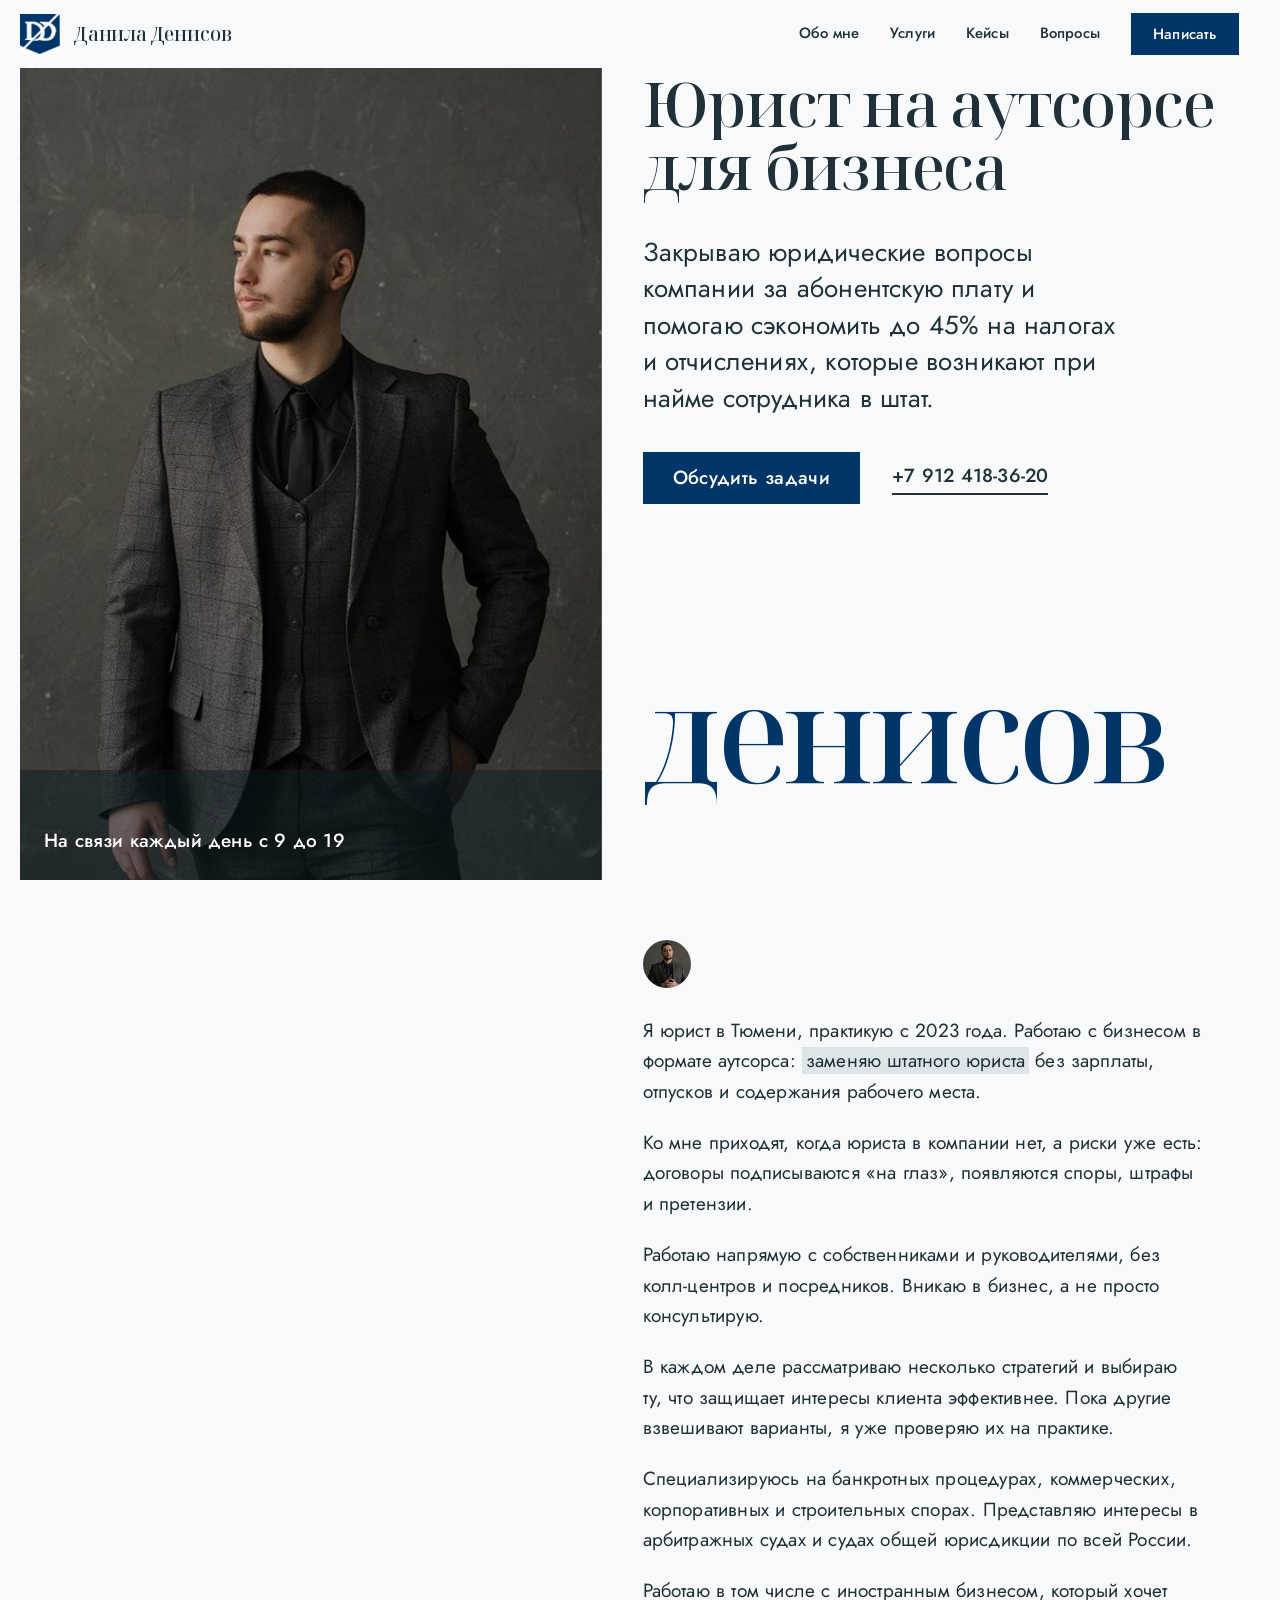
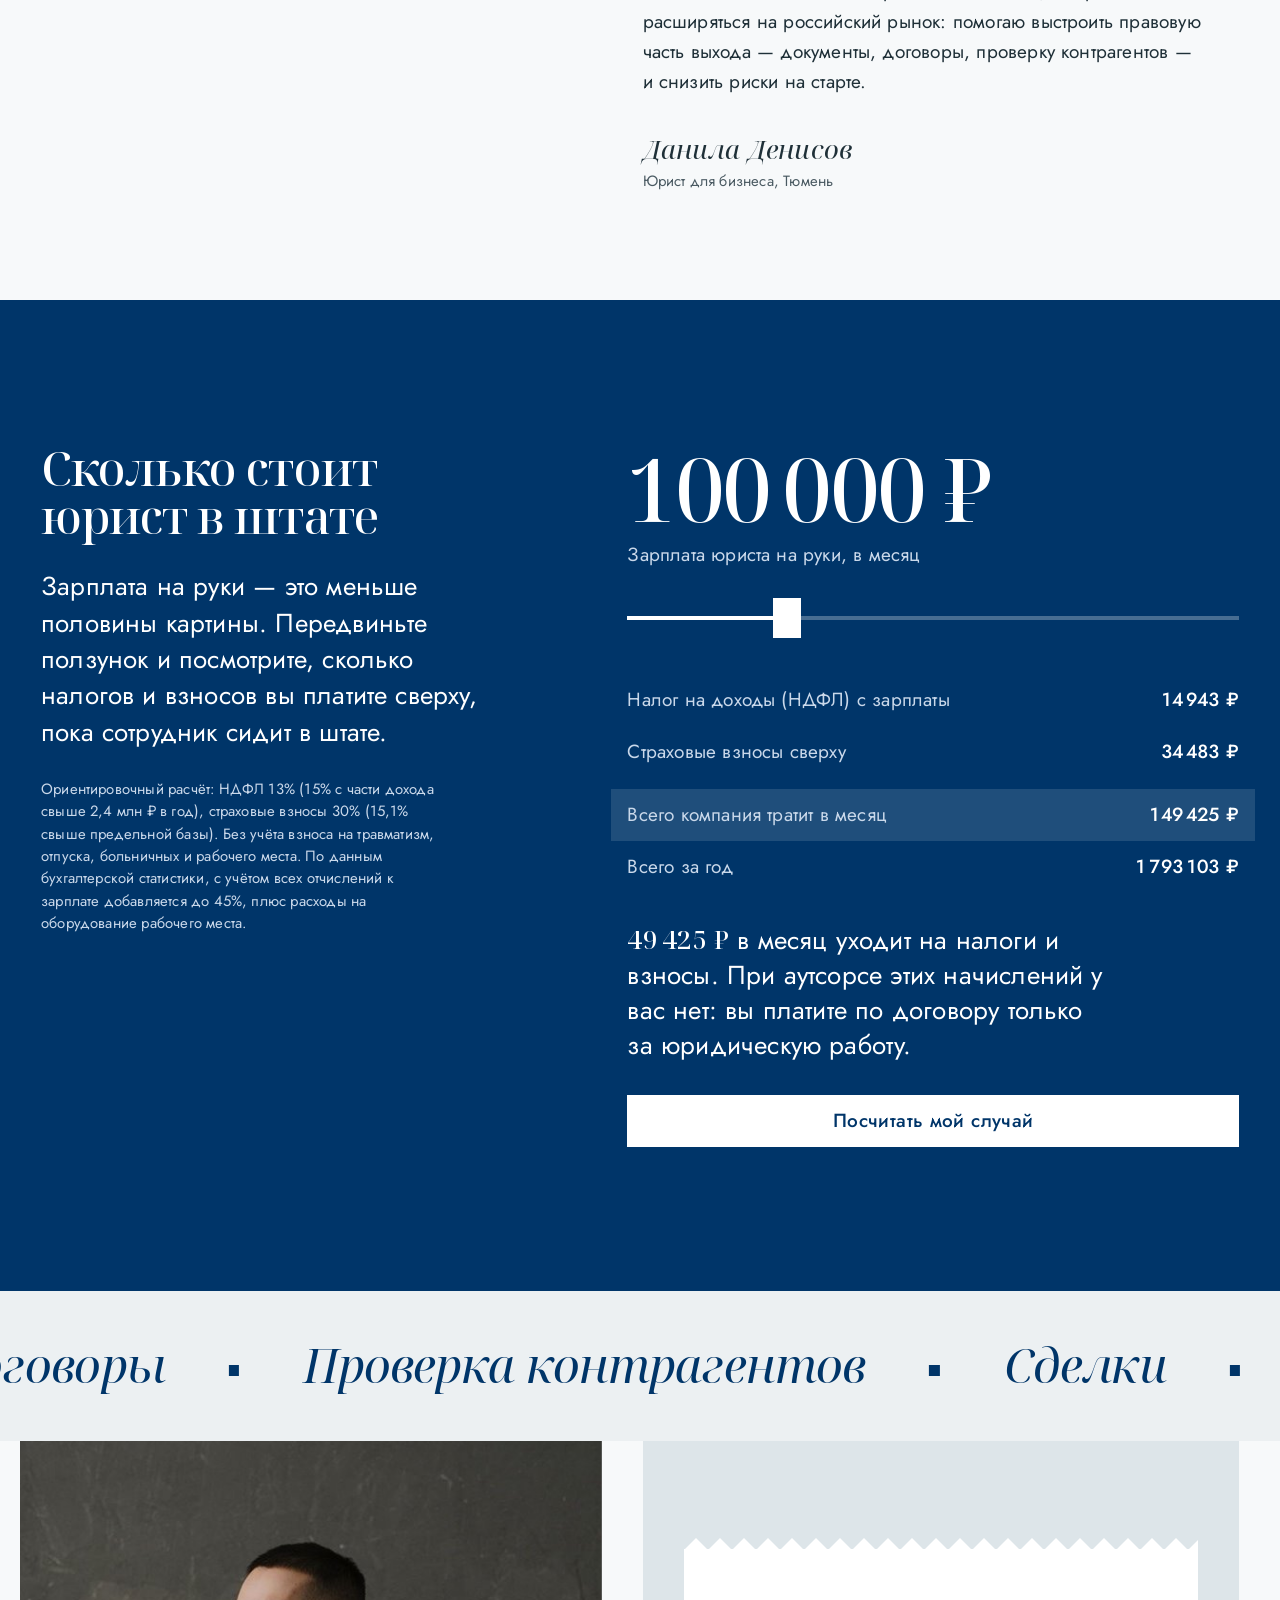
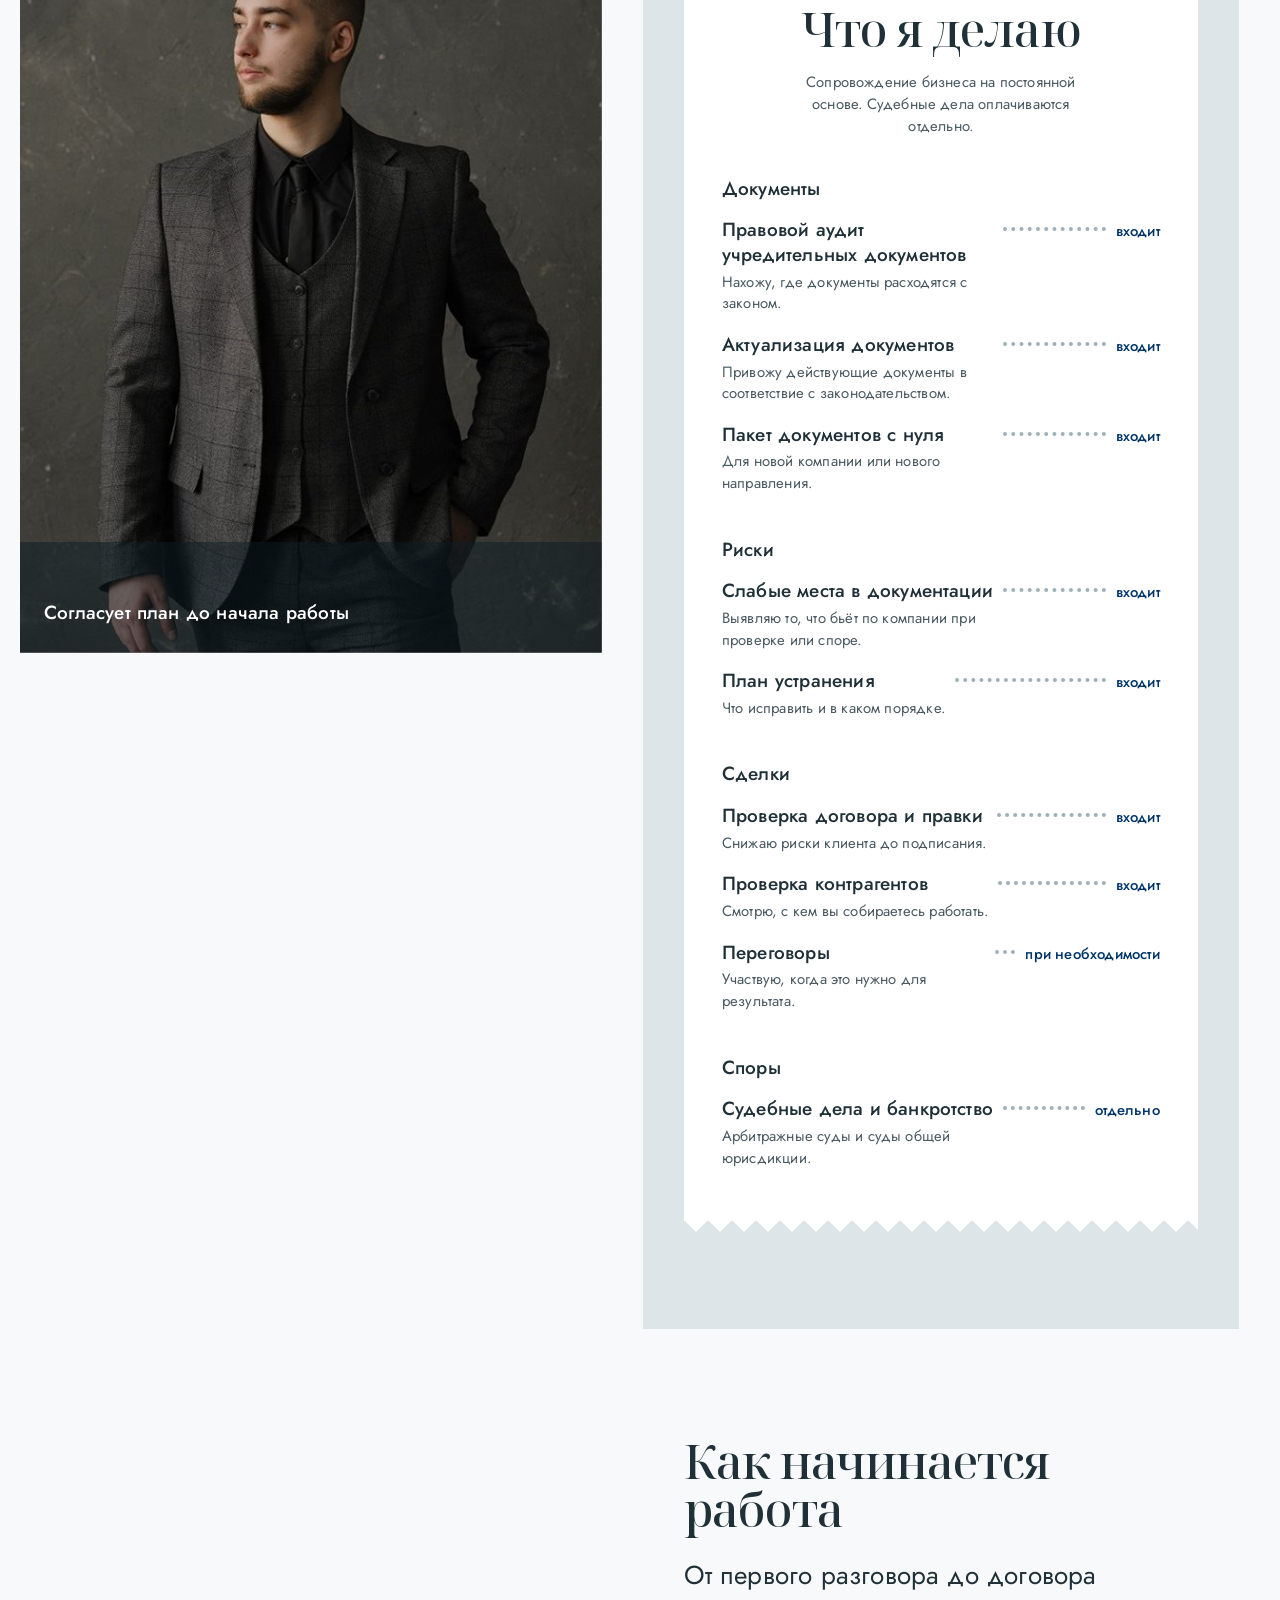
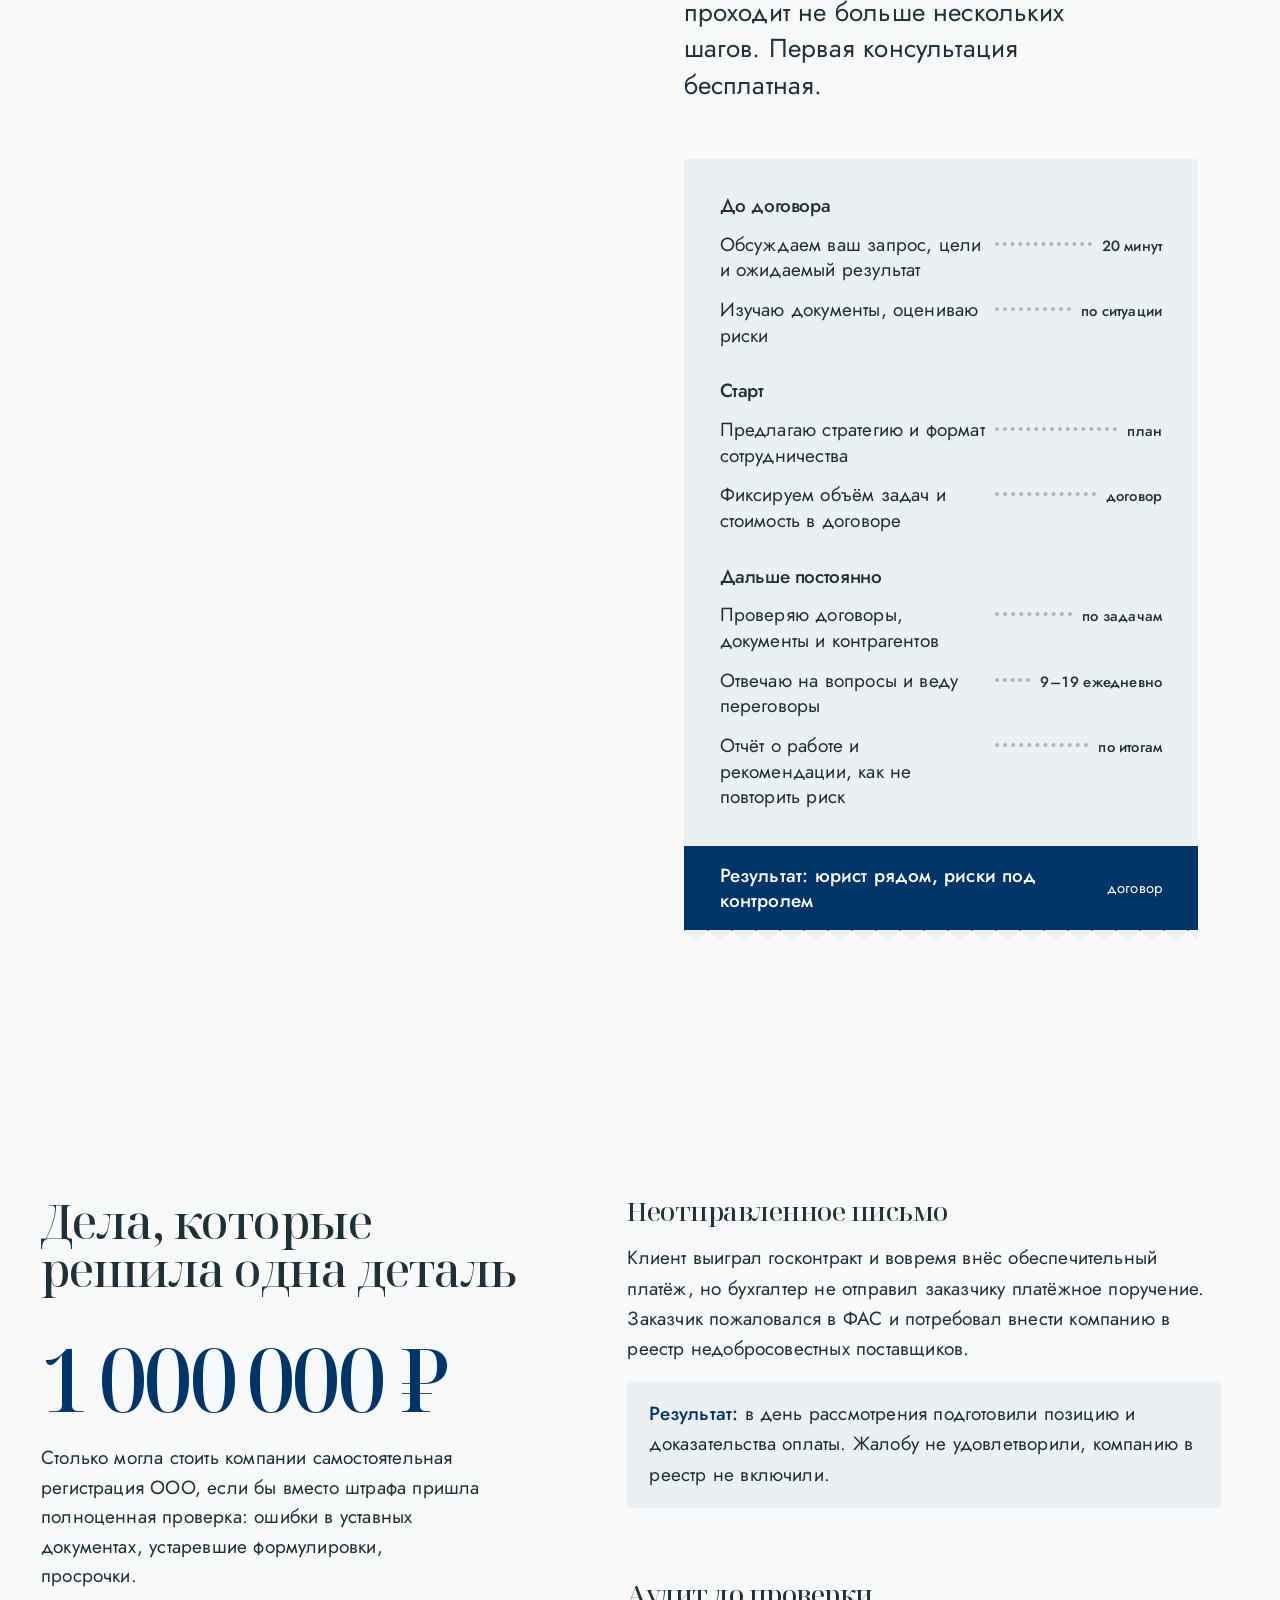
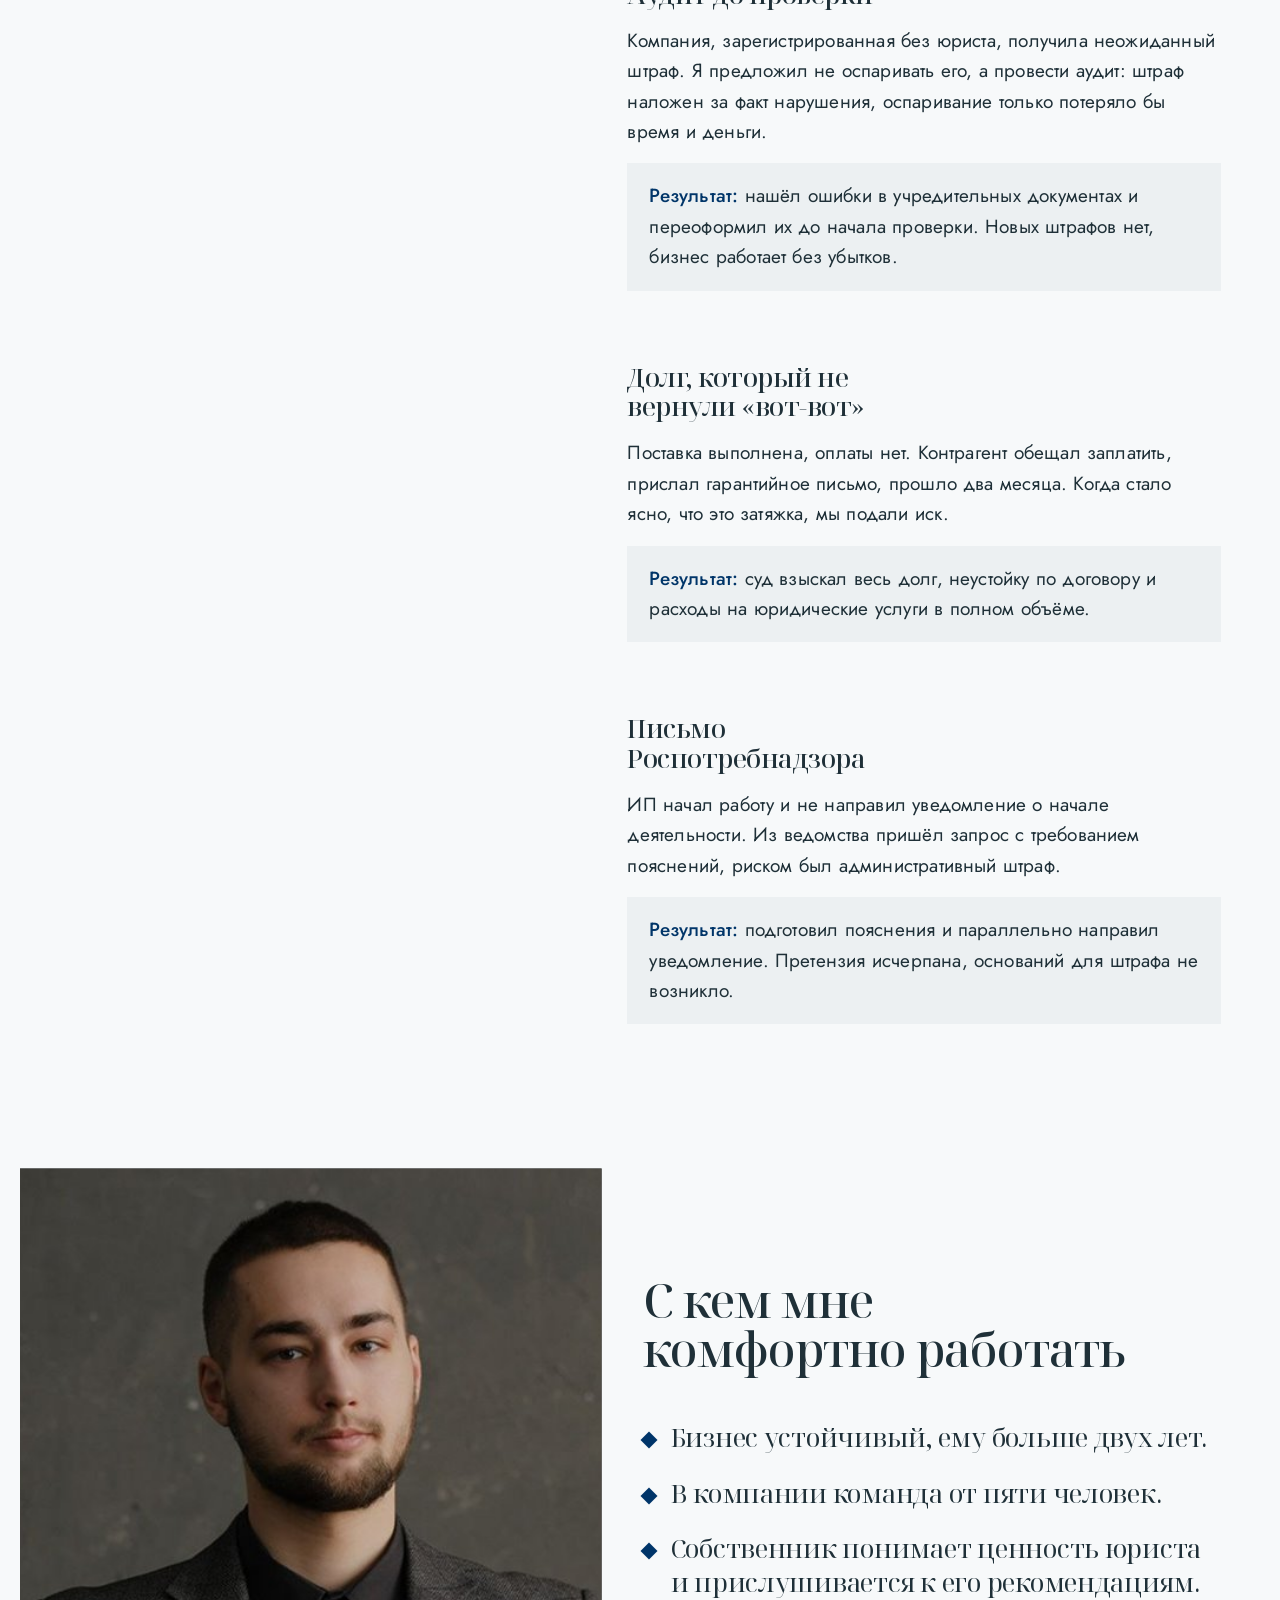
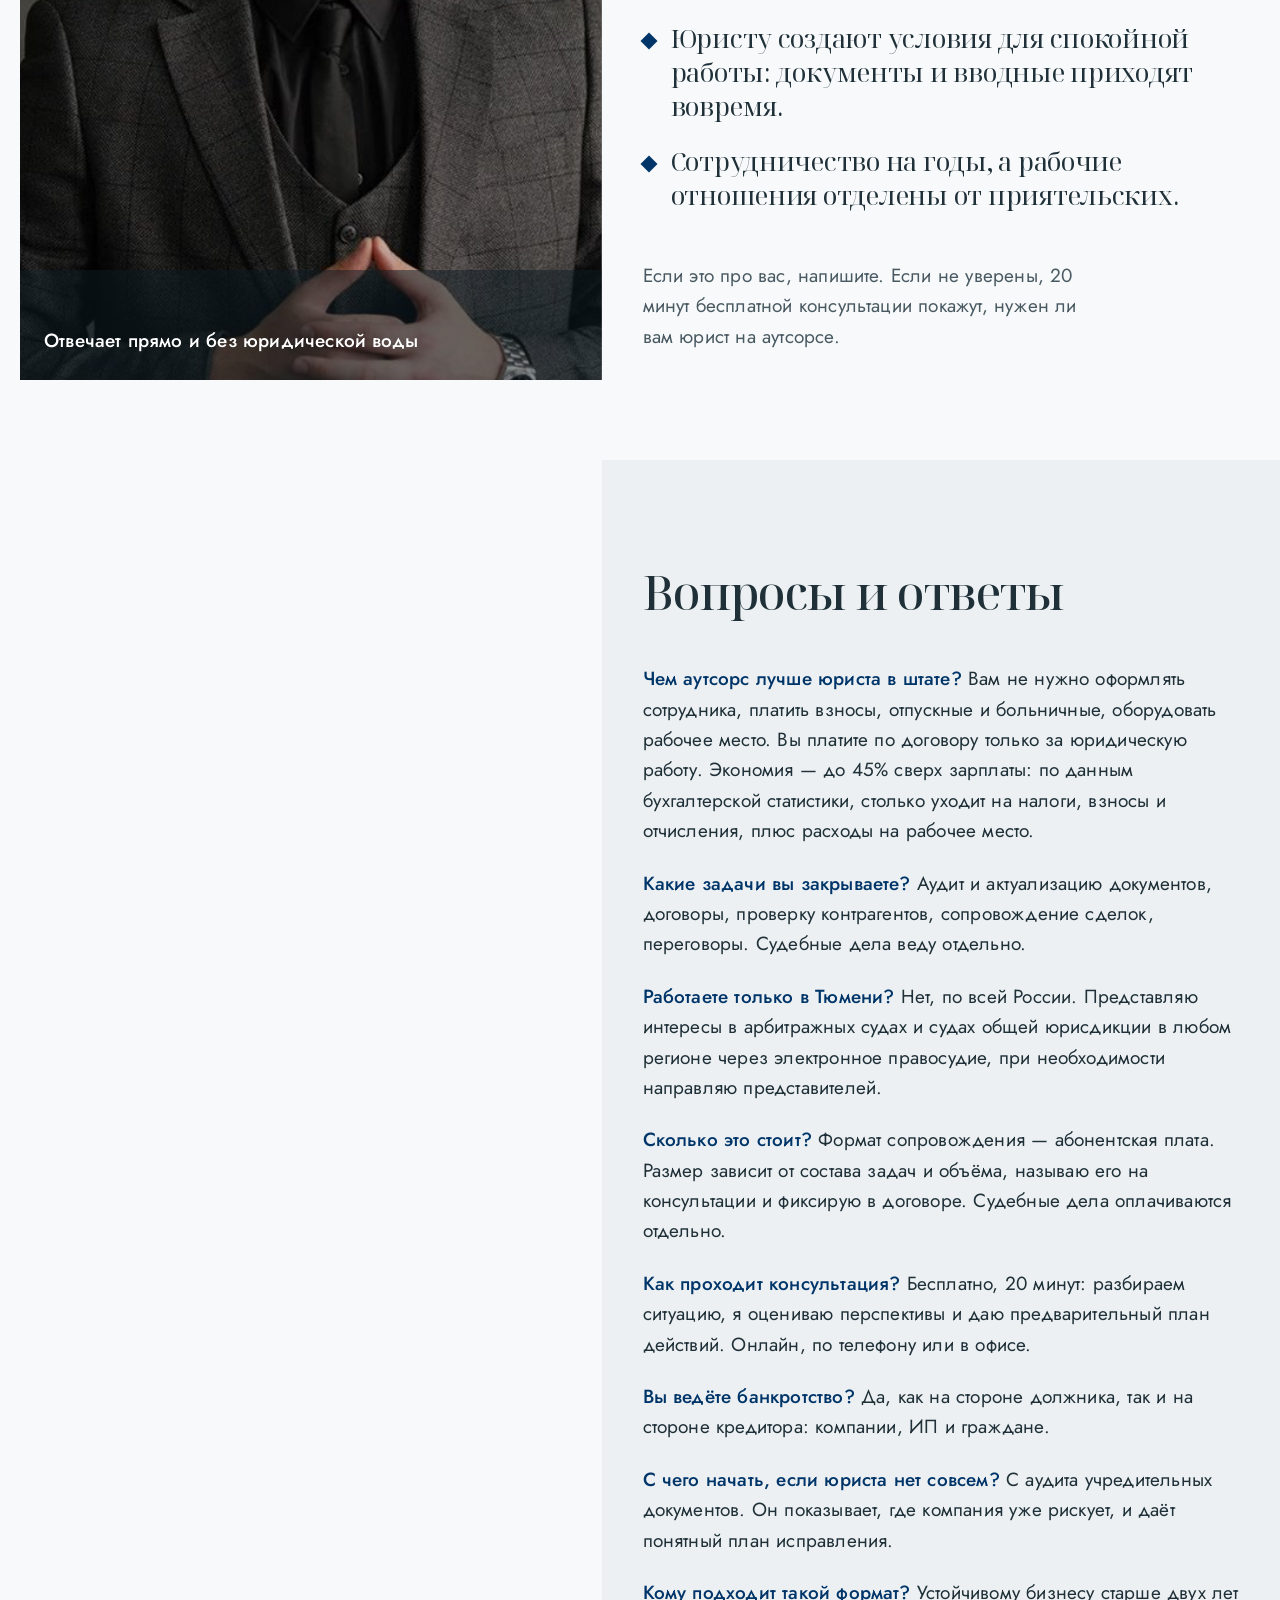
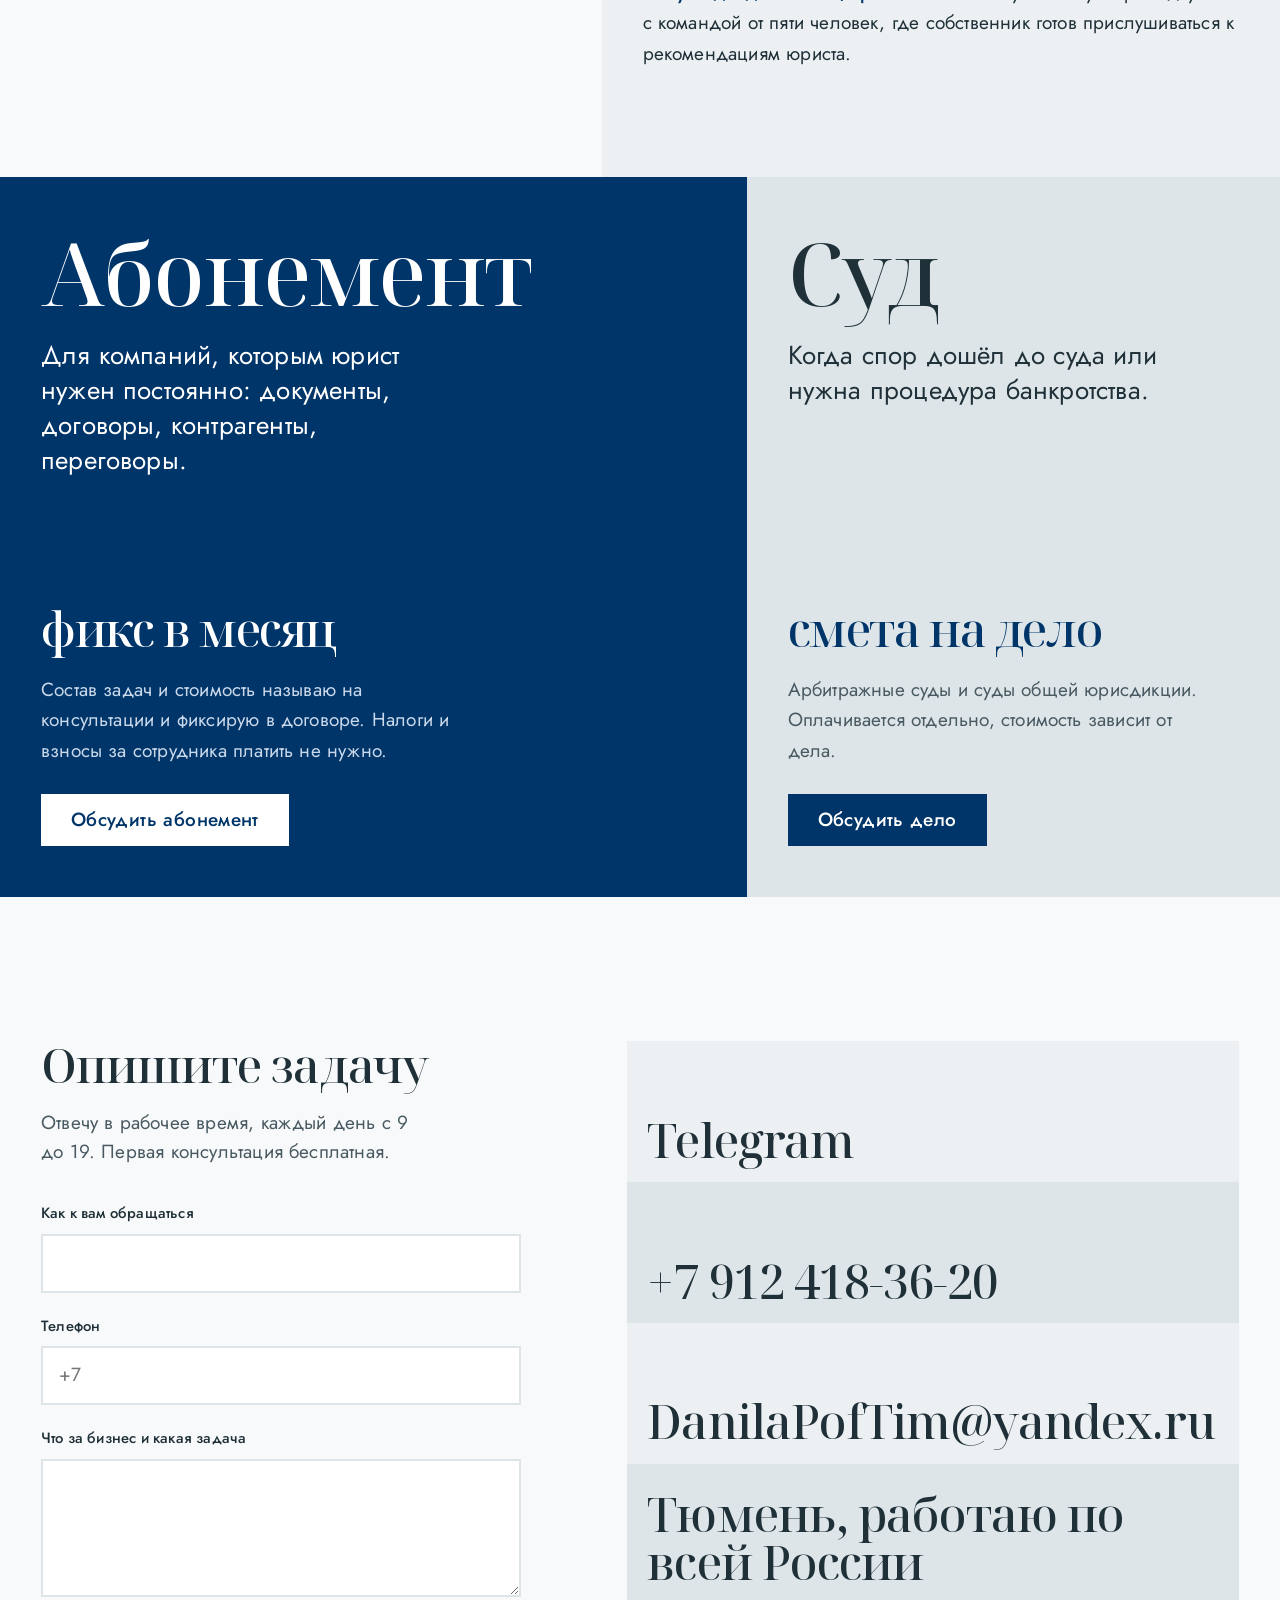
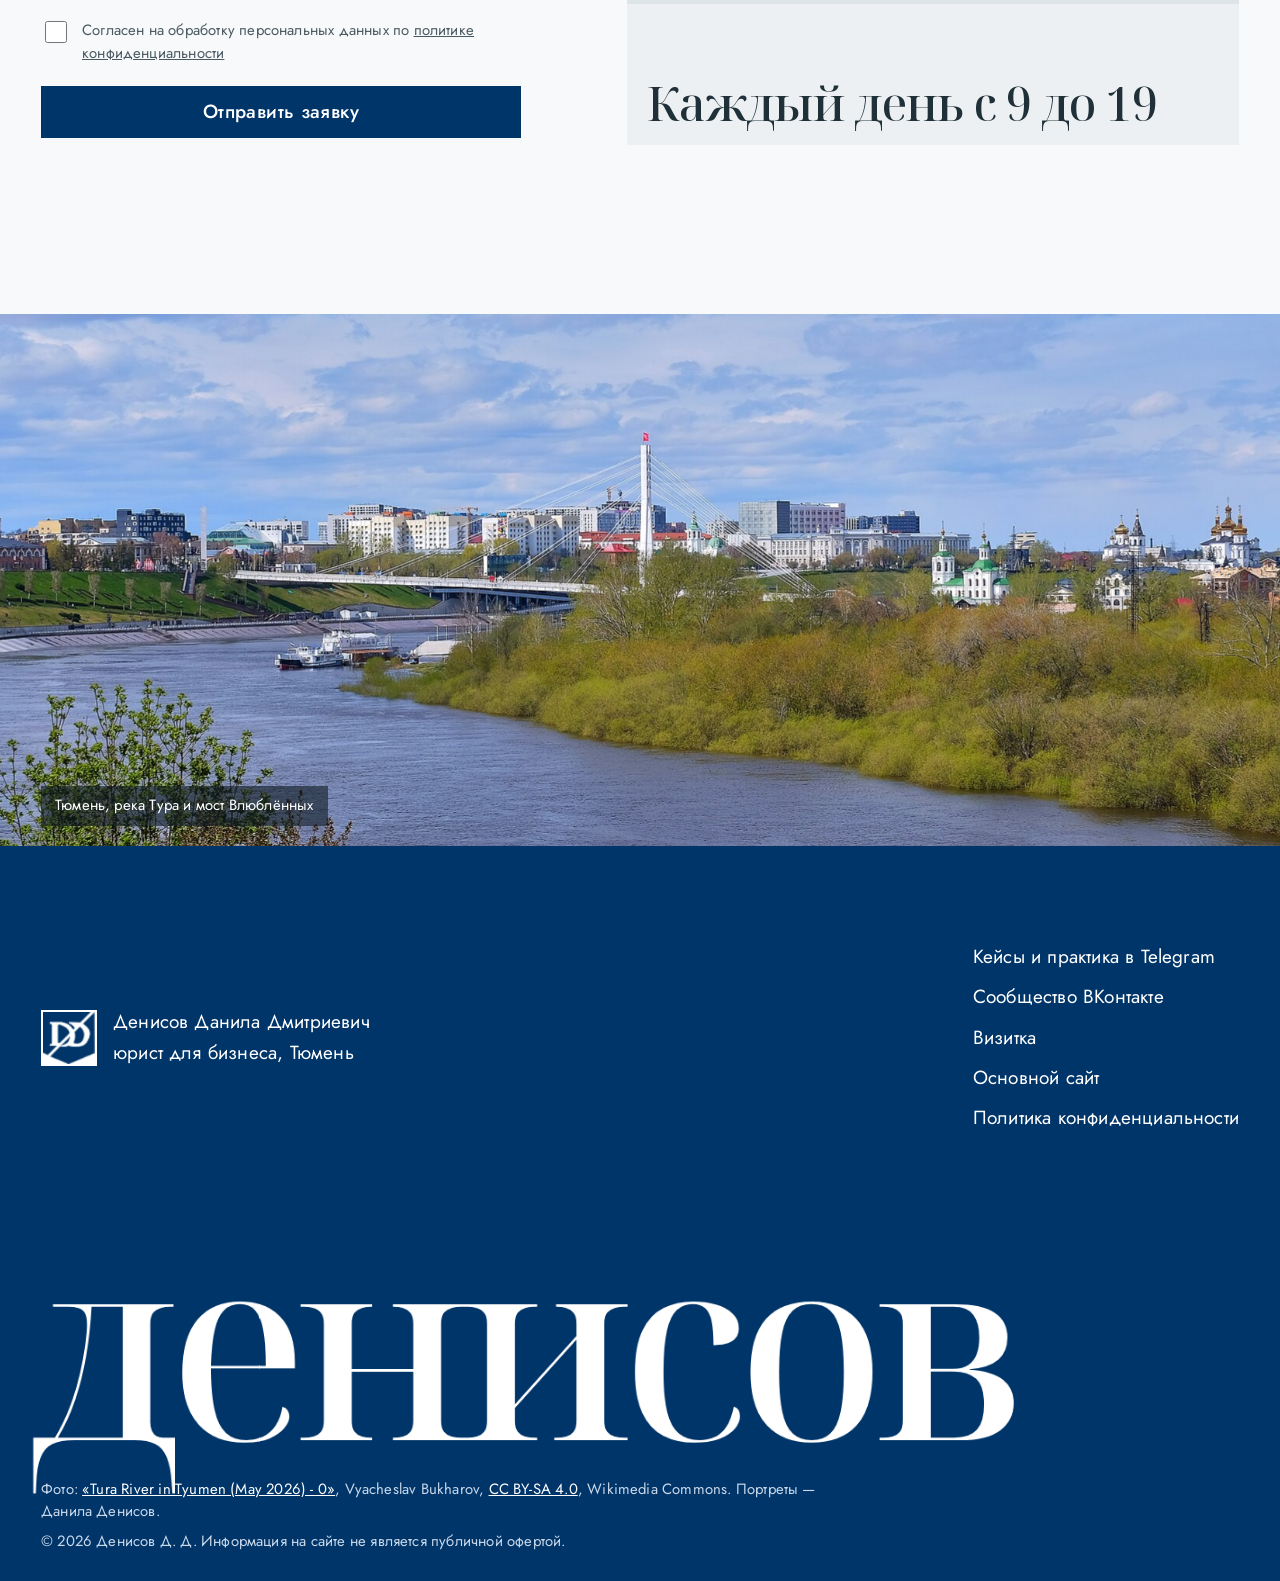
==== commit 0f22b8e7: "edits: foreign business paragraph, 45% note" ====
--- a/index.html
+++ b/index.html
@@ -75,6 +75,7 @@
           <p data-r>Работаю напрямую с собственниками и руководителями, без колл-центров и посредников. Вникаю в бизнес, а не просто консультирую.</p>
           <p data-r>В каждом деле рассматриваю несколько стратегий и выбираю ту, что защищает интересы клиента эффективнее. Пока другие взвешивают варианты, я уже проверяю их на практике.</p>
           <p data-r>Специализируюсь на банкротных процедурах, коммерческих, корпоративных и строительных спорах. Представляю интересы в арбитражных судах и судах общей юрисдикции по всей России.</p>
+          <p data-r>Работаю в том числе с иностранным бизнесом, который хочет расширяться на российский рынок: помогаю выстроить правовую часть выхода — документы, договоры, проверку контрагентов — и снизить риски на старте.</p>
           <p class="letter__sign" data-r>Данила Денисов<small>Юрист для бизнеса, Тюмень</small></p>
         </div>
       </div>
@@ -88,7 +89,7 @@
     <div class="cost__intro" data-rg>
       <h2 id="cost-h" data-r>Сколько стоит юрист в штате</h2>
       <p class="lead" data-r>Зарплата на руки — это меньше половины картины. Передвиньте ползунок и посмотрите, сколько налогов и взносов вы платите сверху, пока сотрудник сидит в штате.</p>
-      <p class="cost__note" data-r>Ориентировочный расчёт: НДФЛ 13% (15% с части дохода свыше 2,4 млн ₽ в год), страховые взносы 30% (15,1% свыше предельной базы). Без учёта взноса на травматизм, отпуска, больничных и рабочего места.</p>
+      <p class="cost__note" data-r>Ориентировочный расчёт: НДФЛ 13% (15% с части дохода свыше 2,4 млн ₽ в год), страховые взносы 30% (15,1% свыше предельной базы). Без учёта взноса на травматизм, отпуска, больничных и рабочего места. По данным бухгалтерской статистики, с учётом всех отчислений к зарплате добавляется до 45%, плюс расходы на оборудование рабочего места.</p>
     </div>
 
     <form class="calc" id="calc" onsubmit="return false" data-r>
@@ -242,7 +243,7 @@
     <section class="faq" id="faq" data-photo="portrait" data-status="Отвечает прямо и без юридической воды" aria-labelledby="faq-h">
       <h2 id="faq-h" data-r>Вопросы и ответы</h2>
       <div class="faq__text" data-rg>
-        <p data-r><b>Чем аутсорс лучше юриста в штате?</b> Вам не нужно оформлять сотрудника, платить взносы, отпускные и больничные, оборудовать рабочее место. Вы платите по договору только за юридическую работу. Экономия — до 45% на налогах и отчислениях при найме.</p>
+        <p data-r><b>Чем аутсорс лучше юриста в штате?</b> Вам не нужно оформлять сотрудника, платить взносы, отпускные и больничные, оборудовать рабочее место. Вы платите по договору только за юридическую работу. Экономия — до 45% сверх зарплаты: по данным бухгалтерской статистики, столько уходит на налоги, взносы и отчисления, плюс расходы на рабочее место.</p>
         <p data-r><b>Какие задачи вы закрываете?</b> Аудит и актуализацию документов, договоры, проверку контрагентов, сопровождение сделок, переговоры. Судебные дела веду отдельно.</p>
         <p data-r><b>Работаете только в Тюмени?</b> Нет, по всей России. Представляю интересы в арбитражных судах и судах общей юрисдикции в любом регионе через электронное правосудие, при необходимости направляю представителей.</p>
         <p data-r><b>Сколько это стоит?</b> Формат сопровождения — абонентская плата. Размер зависит от состава задач и объёма, называю его на консультации и фиксирую в договоре. Судебные дела оплачиваются отдельно.</p>
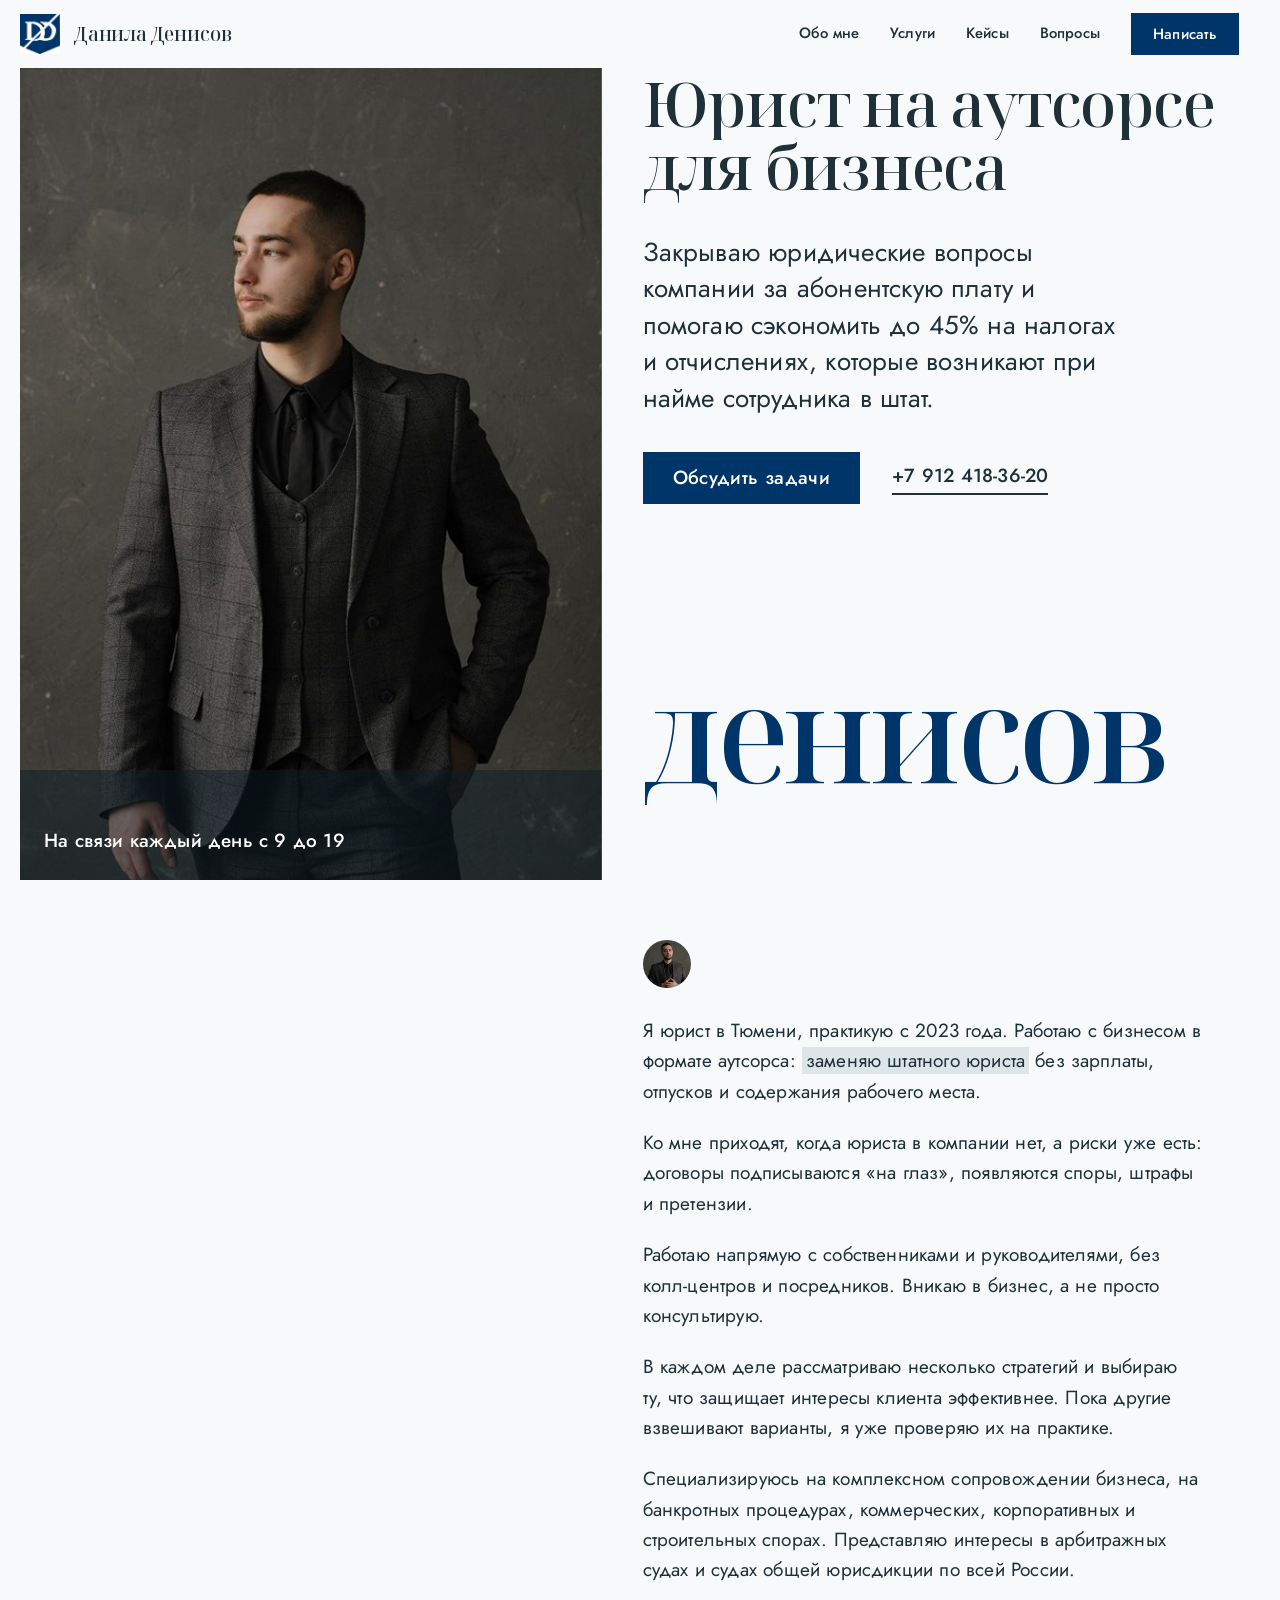
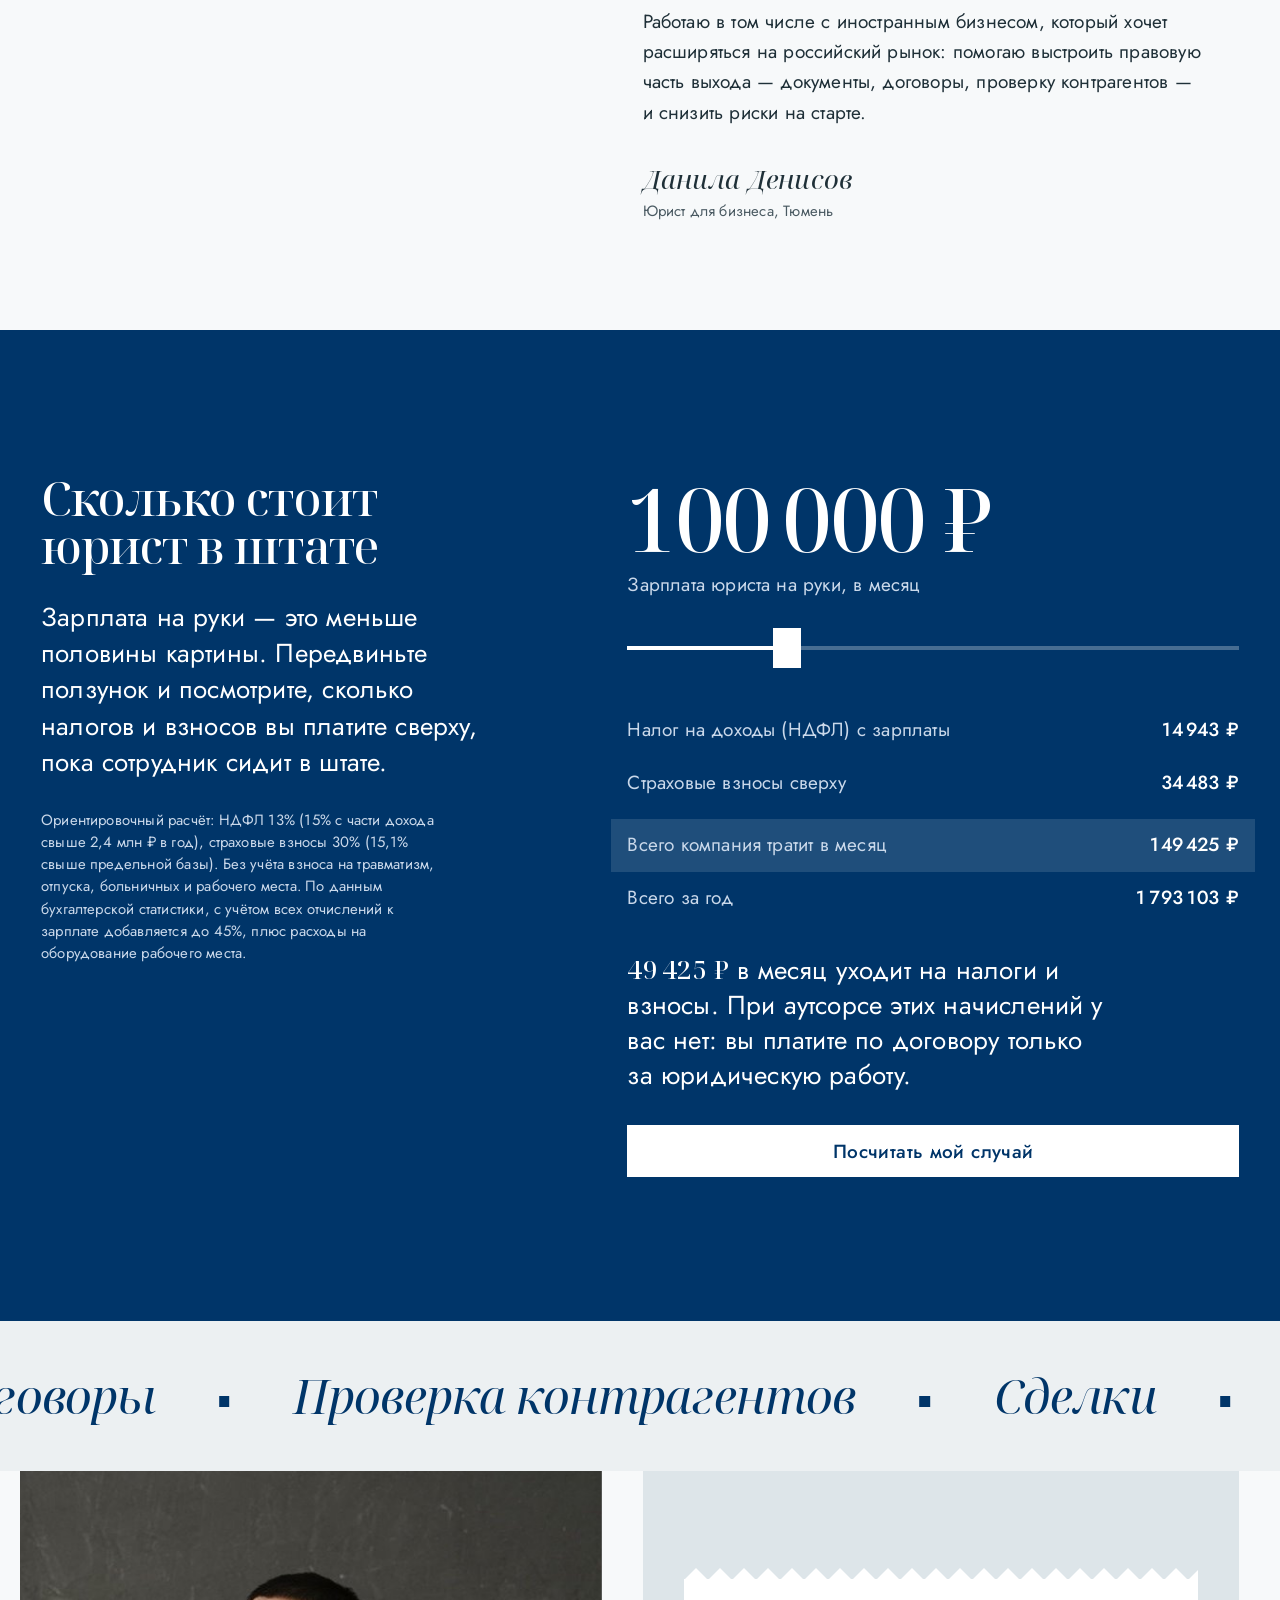
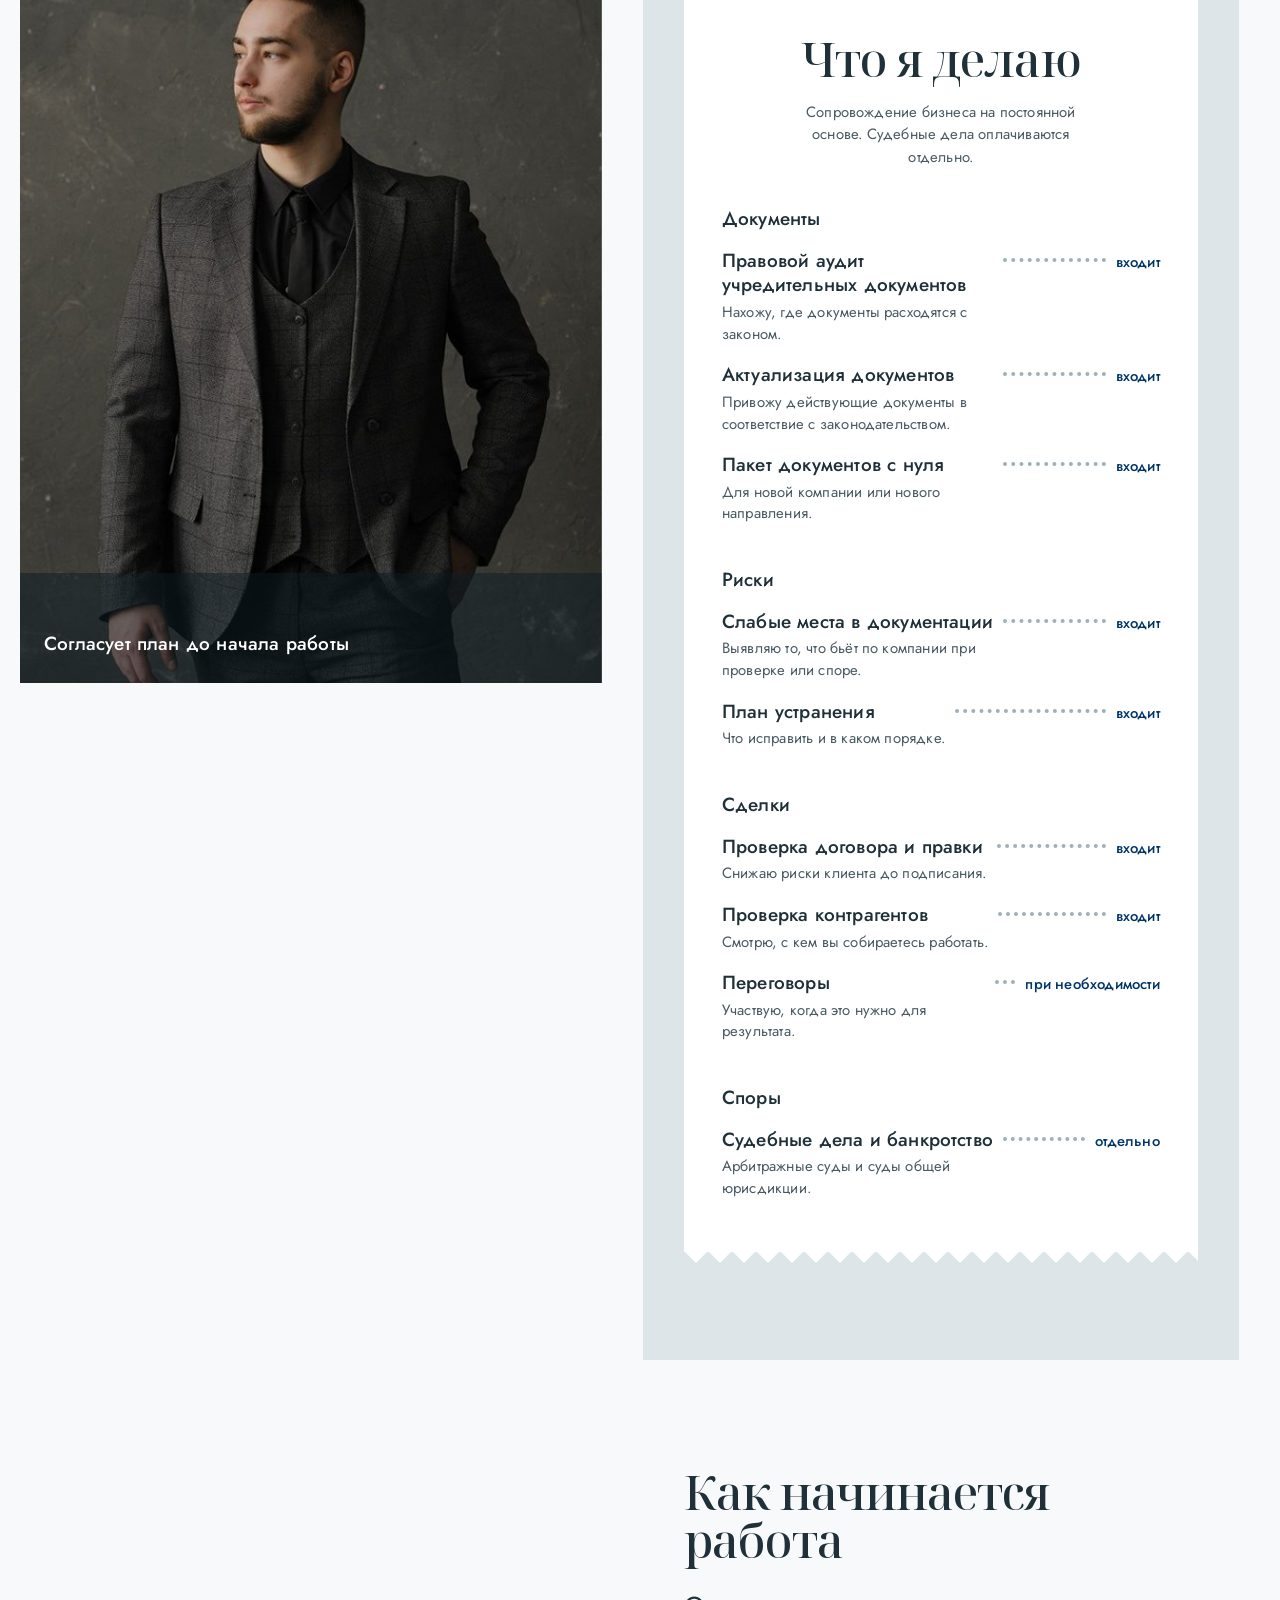
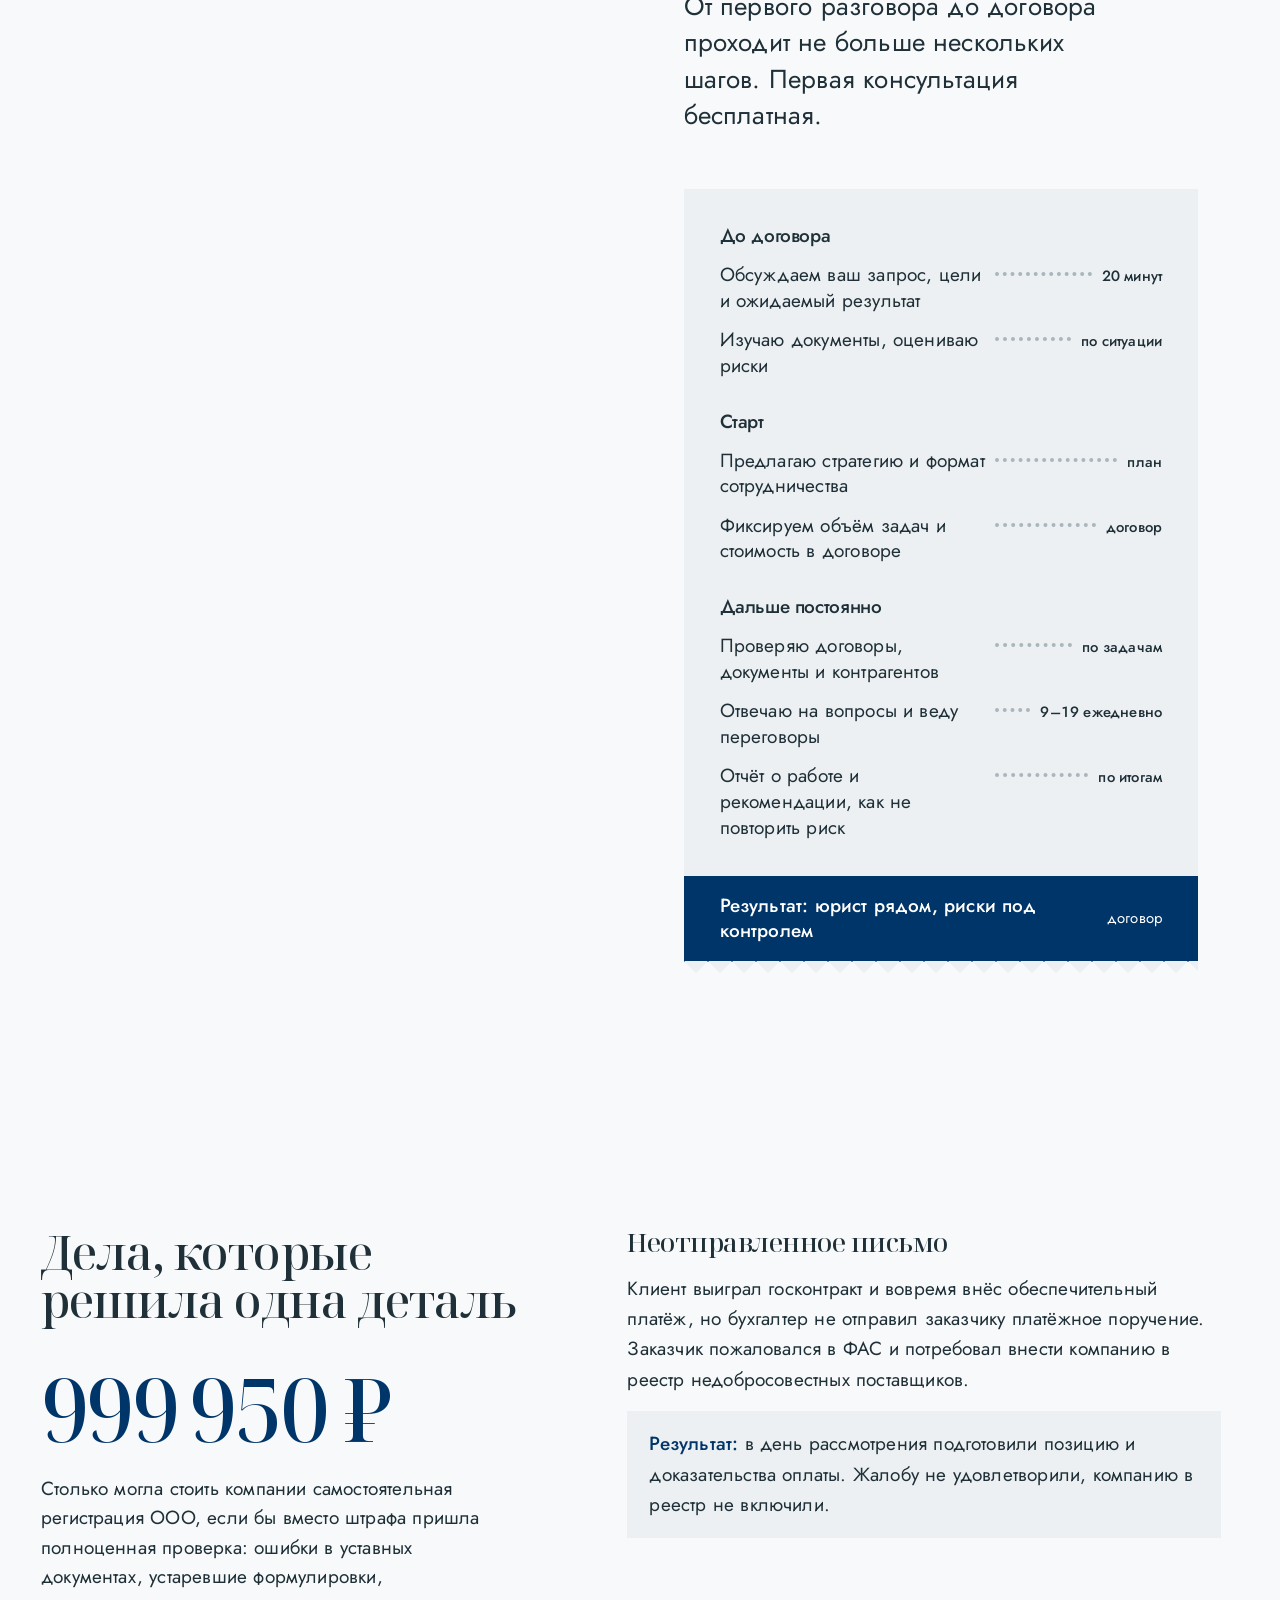
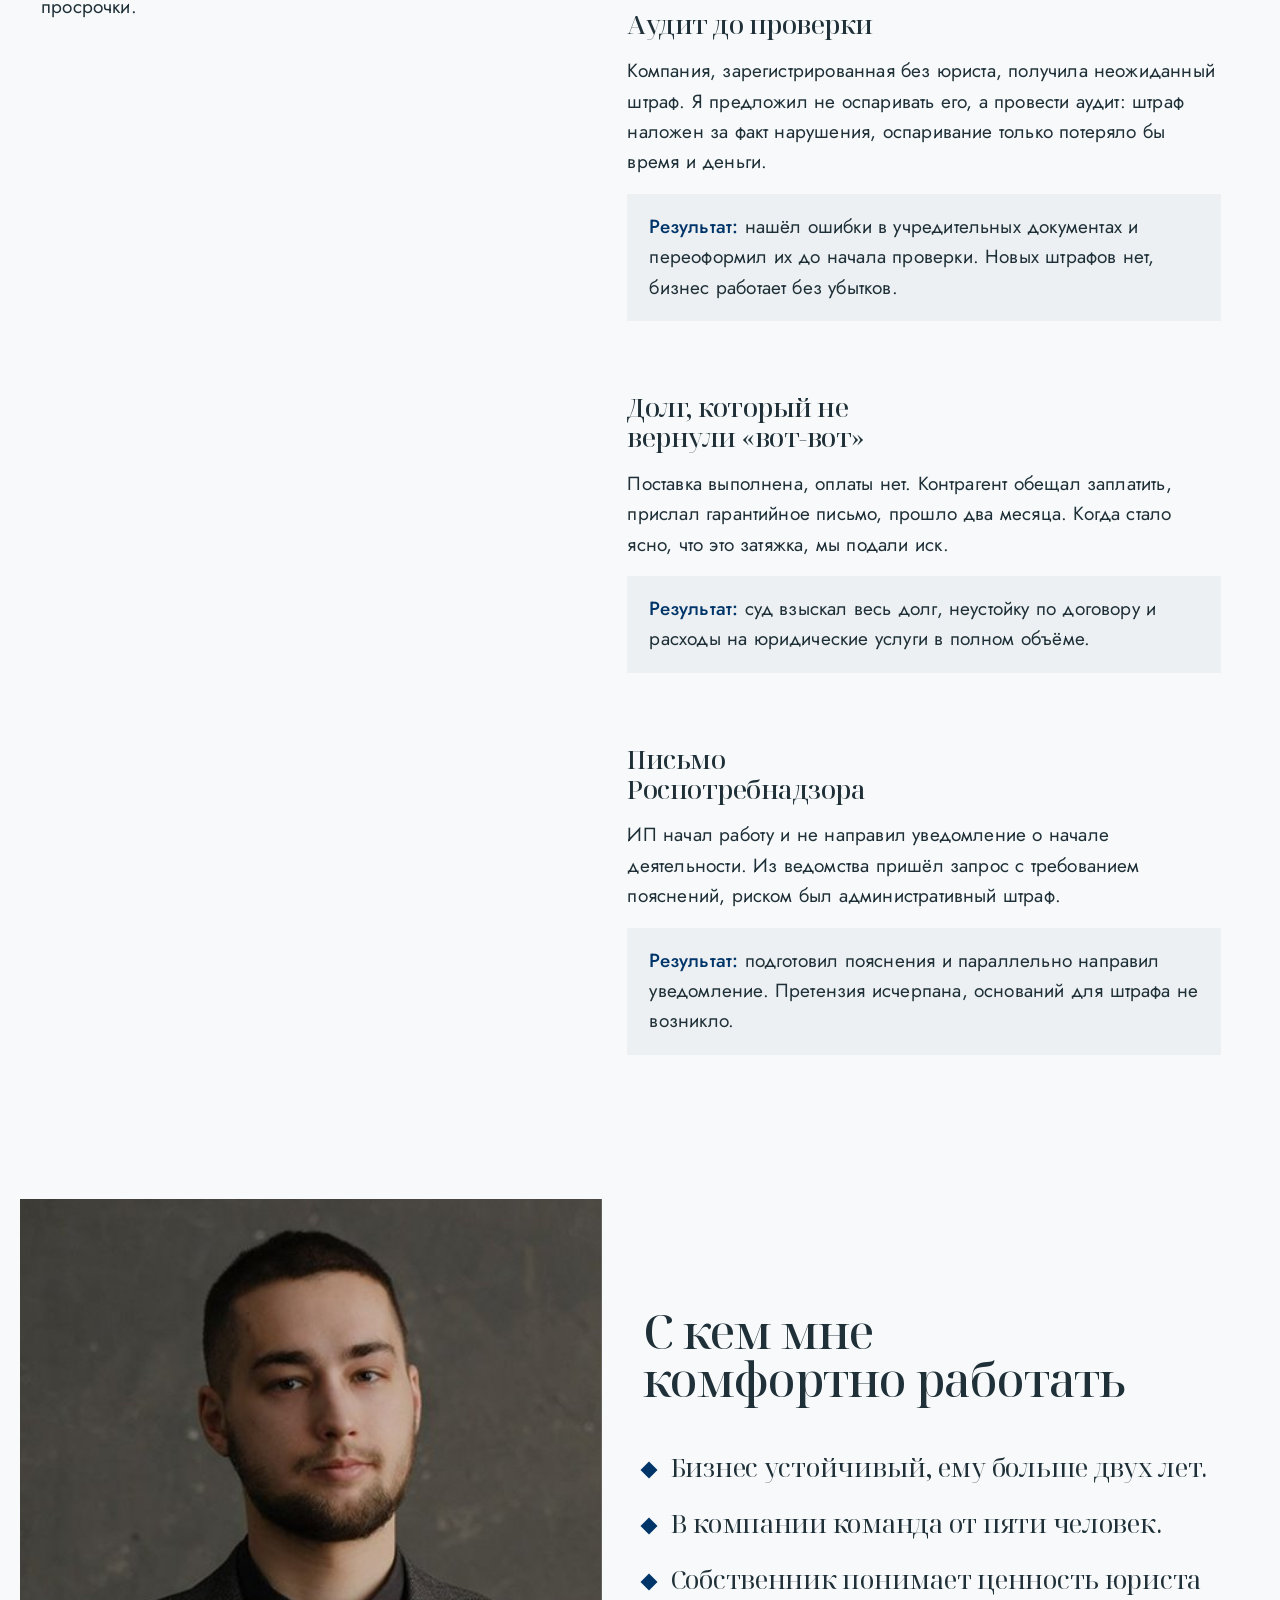
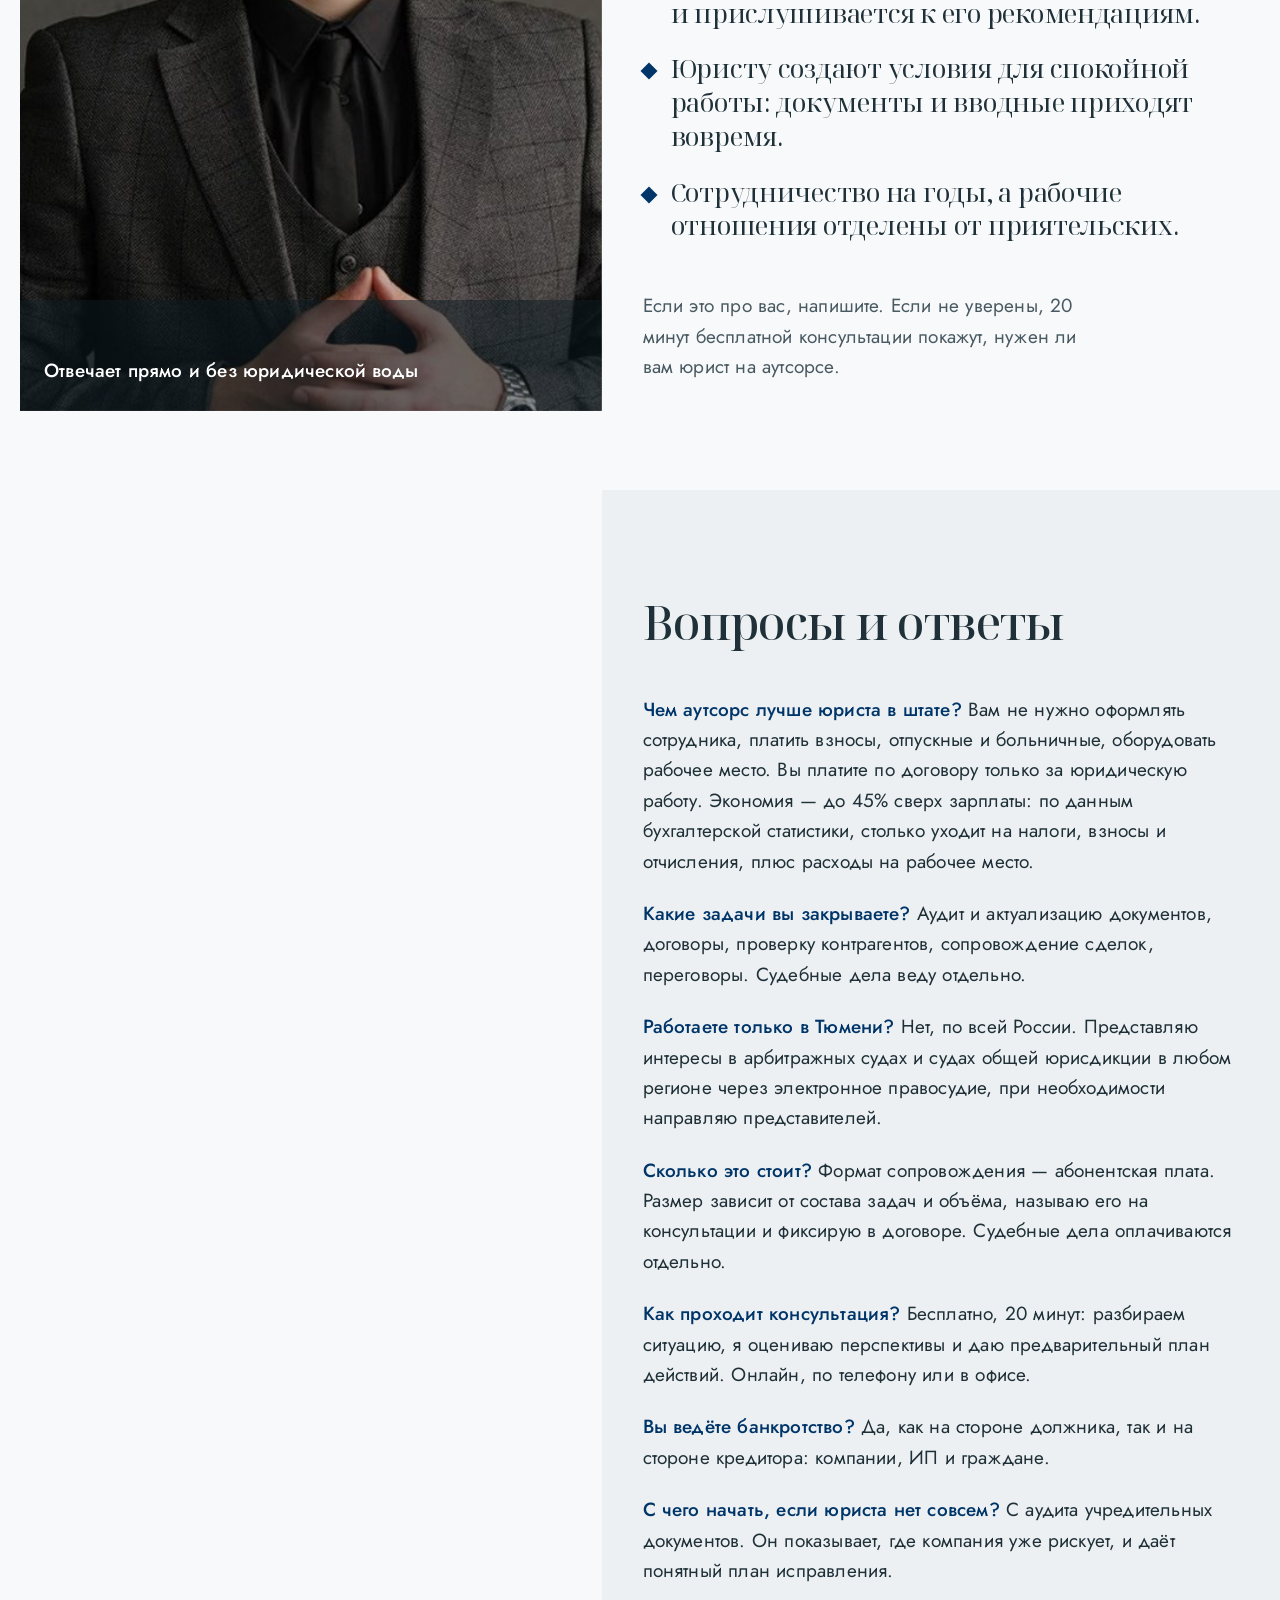
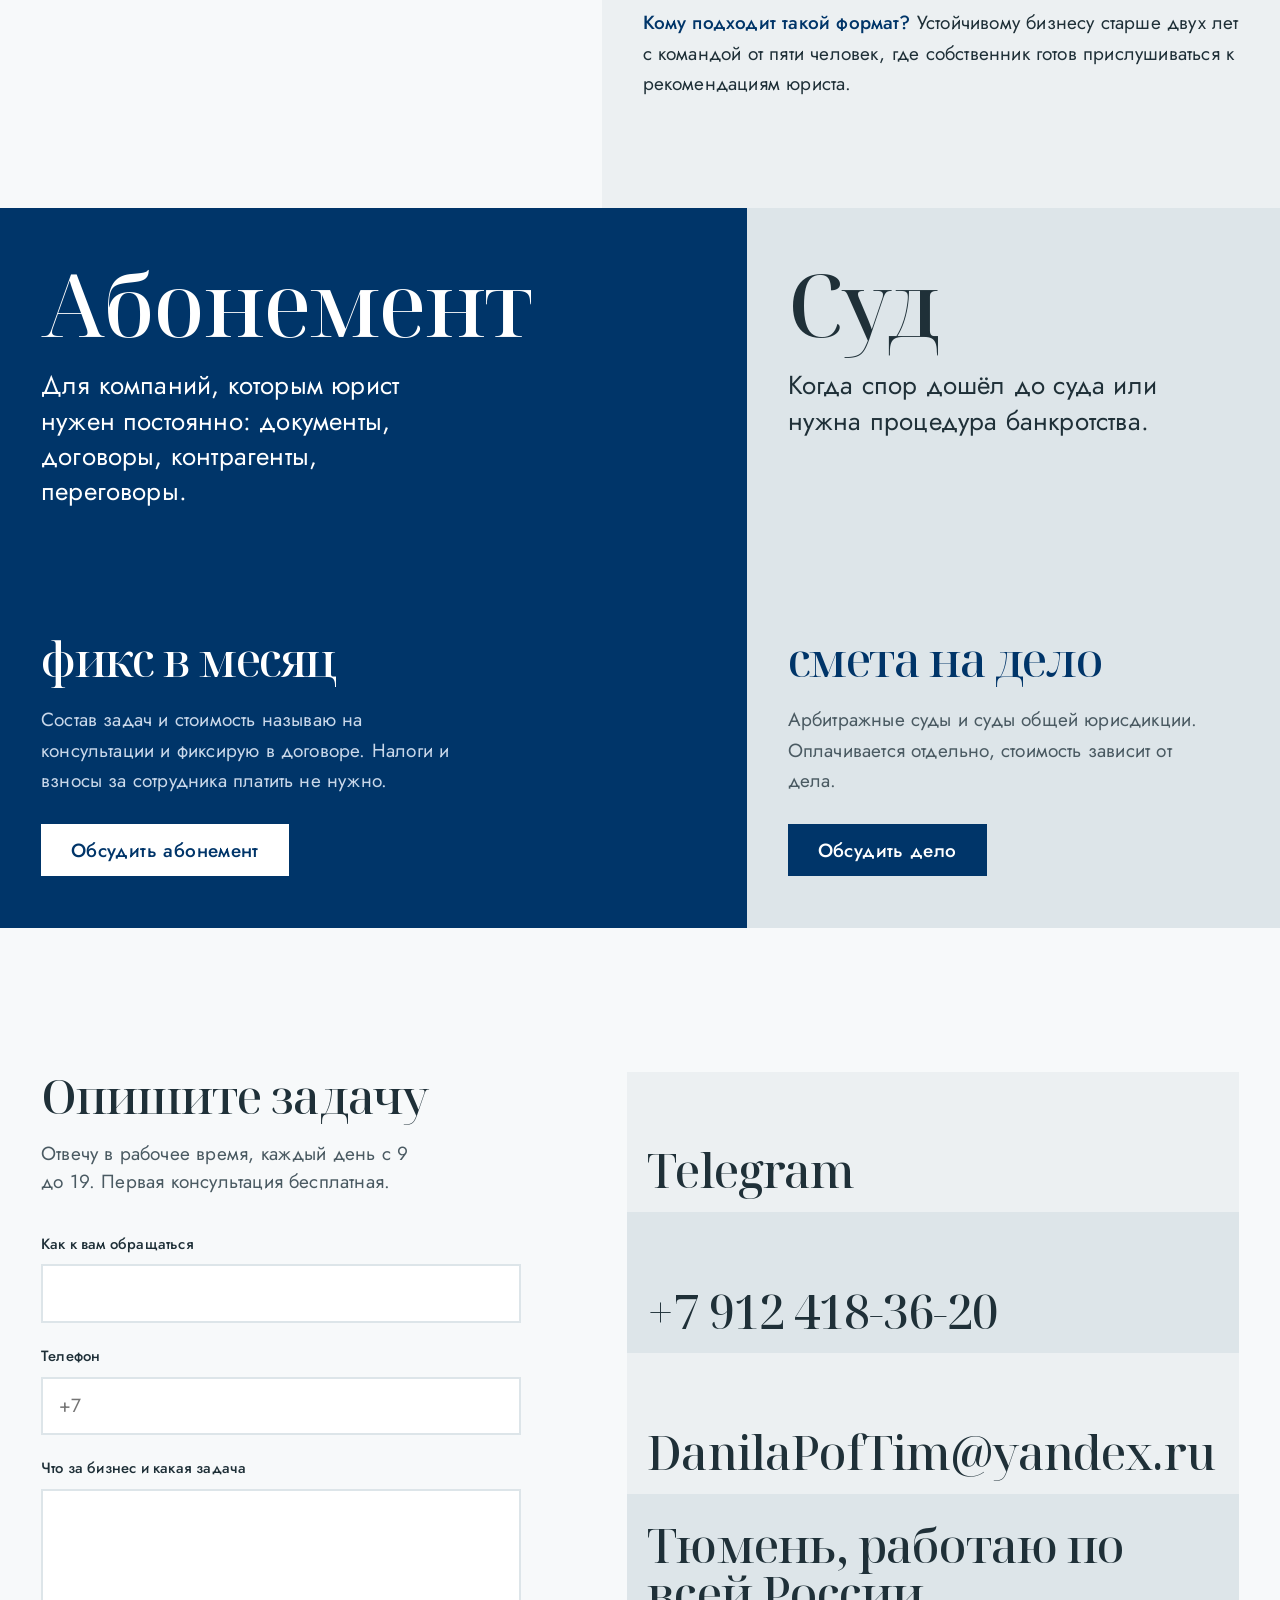
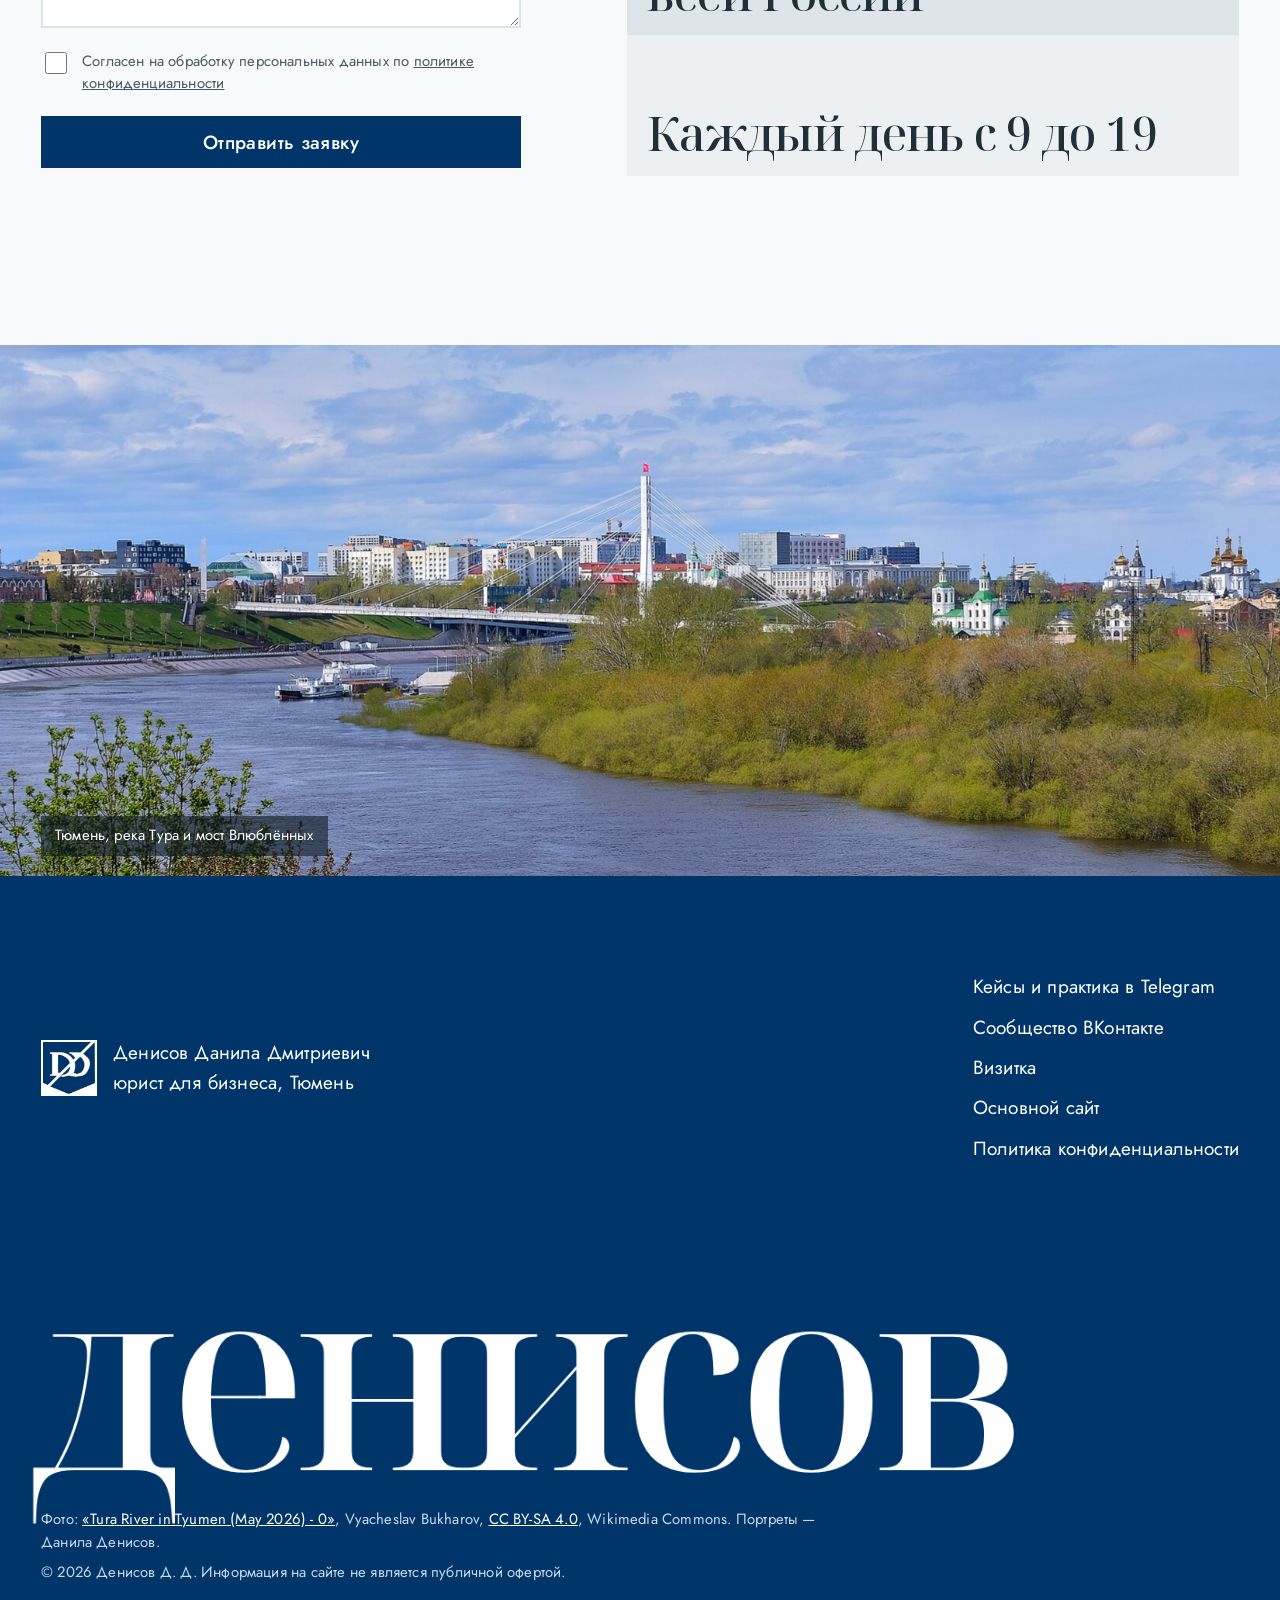
==== commit 1bca2708: "edits: specialization wording, client logo" ====
--- a/index.html
+++ b/index.html
@@ -74,7 +74,7 @@
           <p data-r>Ко мне приходят, когда юриста в компании нет, а риски уже есть: договоры подписываются «на глаз», появляются споры, штрафы и претензии.</p>
           <p data-r>Работаю напрямую с собственниками и руководителями, без колл-центров и посредников. Вникаю в бизнес, а не просто консультирую.</p>
           <p data-r>В каждом деле рассматриваю несколько стратегий и выбираю ту, что защищает интересы клиента эффективнее. Пока другие взвешивают варианты, я уже проверяю их на практике.</p>
-          <p data-r>Специализируюсь на банкротных процедурах, коммерческих, корпоративных и строительных спорах. Представляю интересы в арбитражных судах и судах общей юрисдикции по всей России.</p>
+          <p data-r>Специализируюсь на комплексном сопровождении бизнеса, на банкротных процедурах, коммерческих, корпоративных и строительных спорах. Представляю интересы в арбитражных судах и судах общей юрисдикции по всей России.</p>
           <p data-r>Работаю в том числе с иностранным бизнесом, который хочет расширяться на российский рынок: помогаю выстроить правовую часть выхода — документы, договоры, проверку контрагентов — и снизить риски на старте.</p>
           <p class="letter__sign" data-r>Данила Денисов<small>Юрист для бизнеса, Тюмень</small></p>
         </div>
